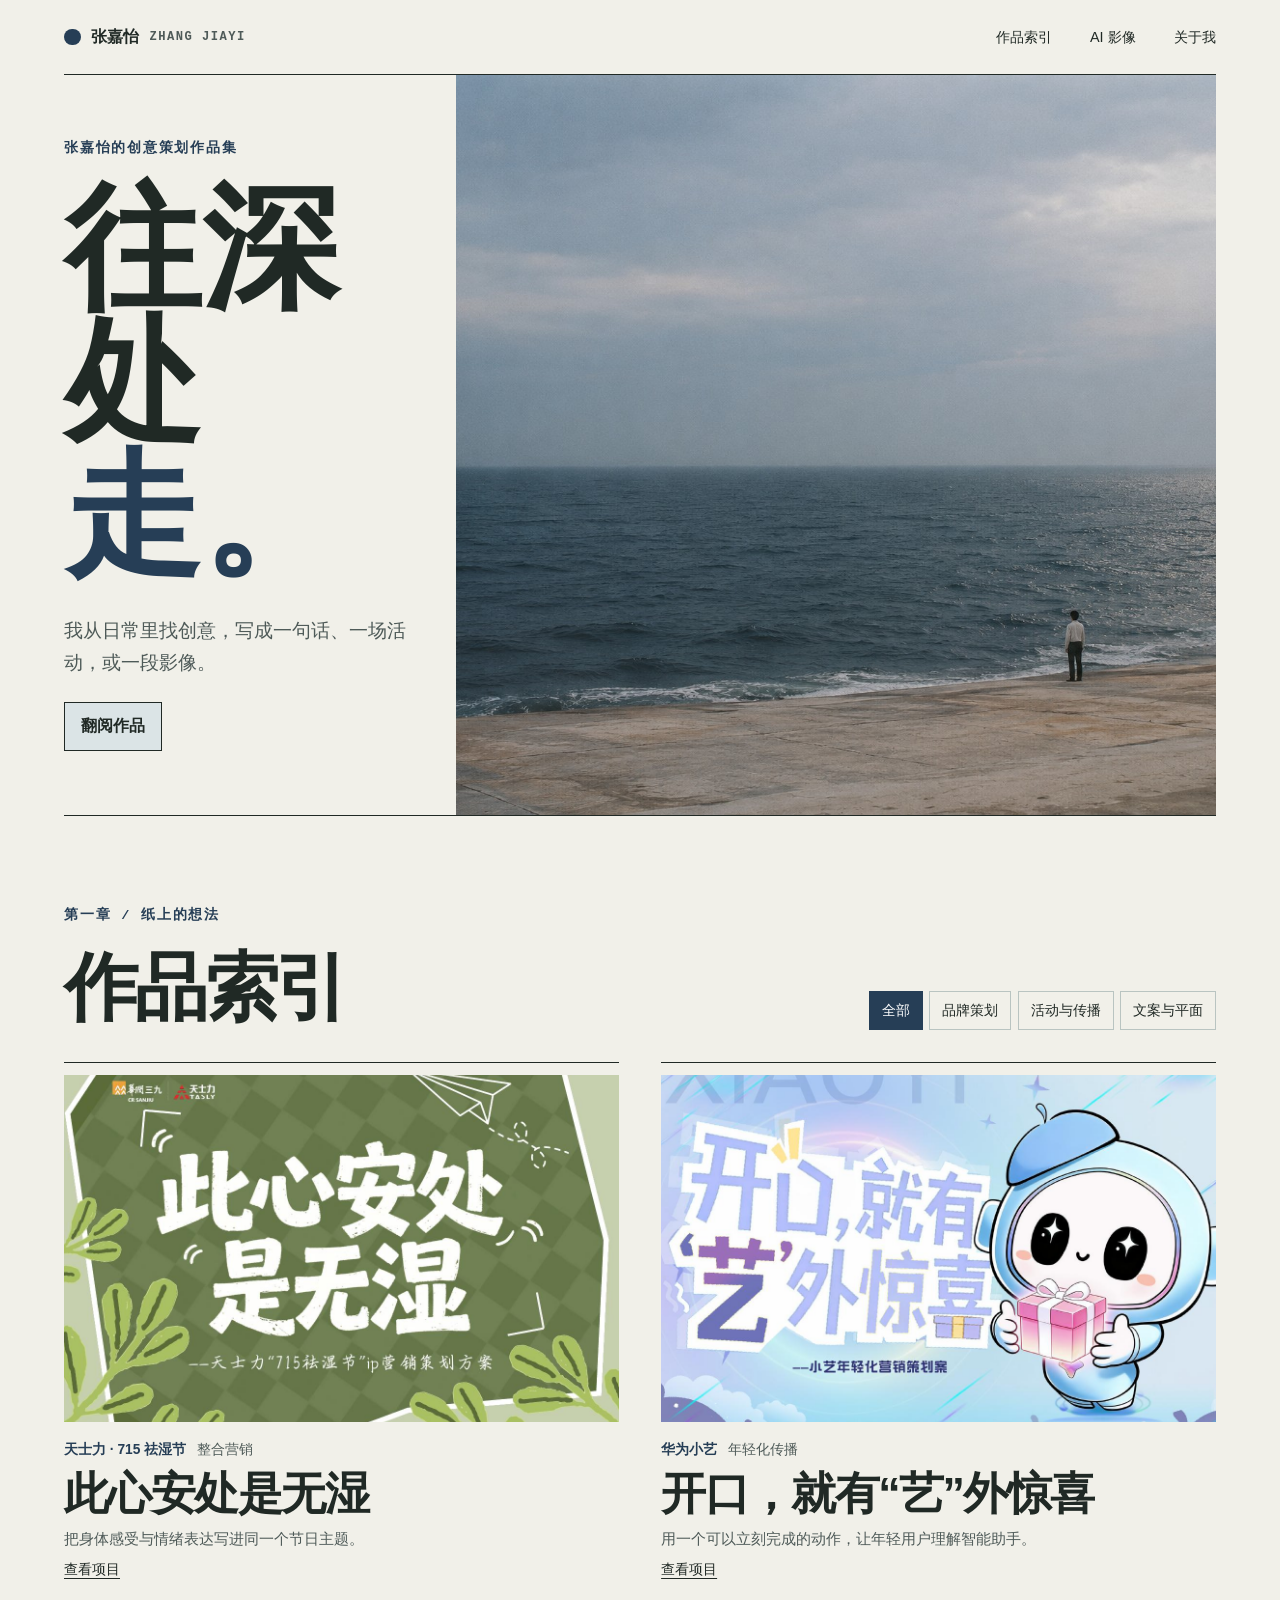
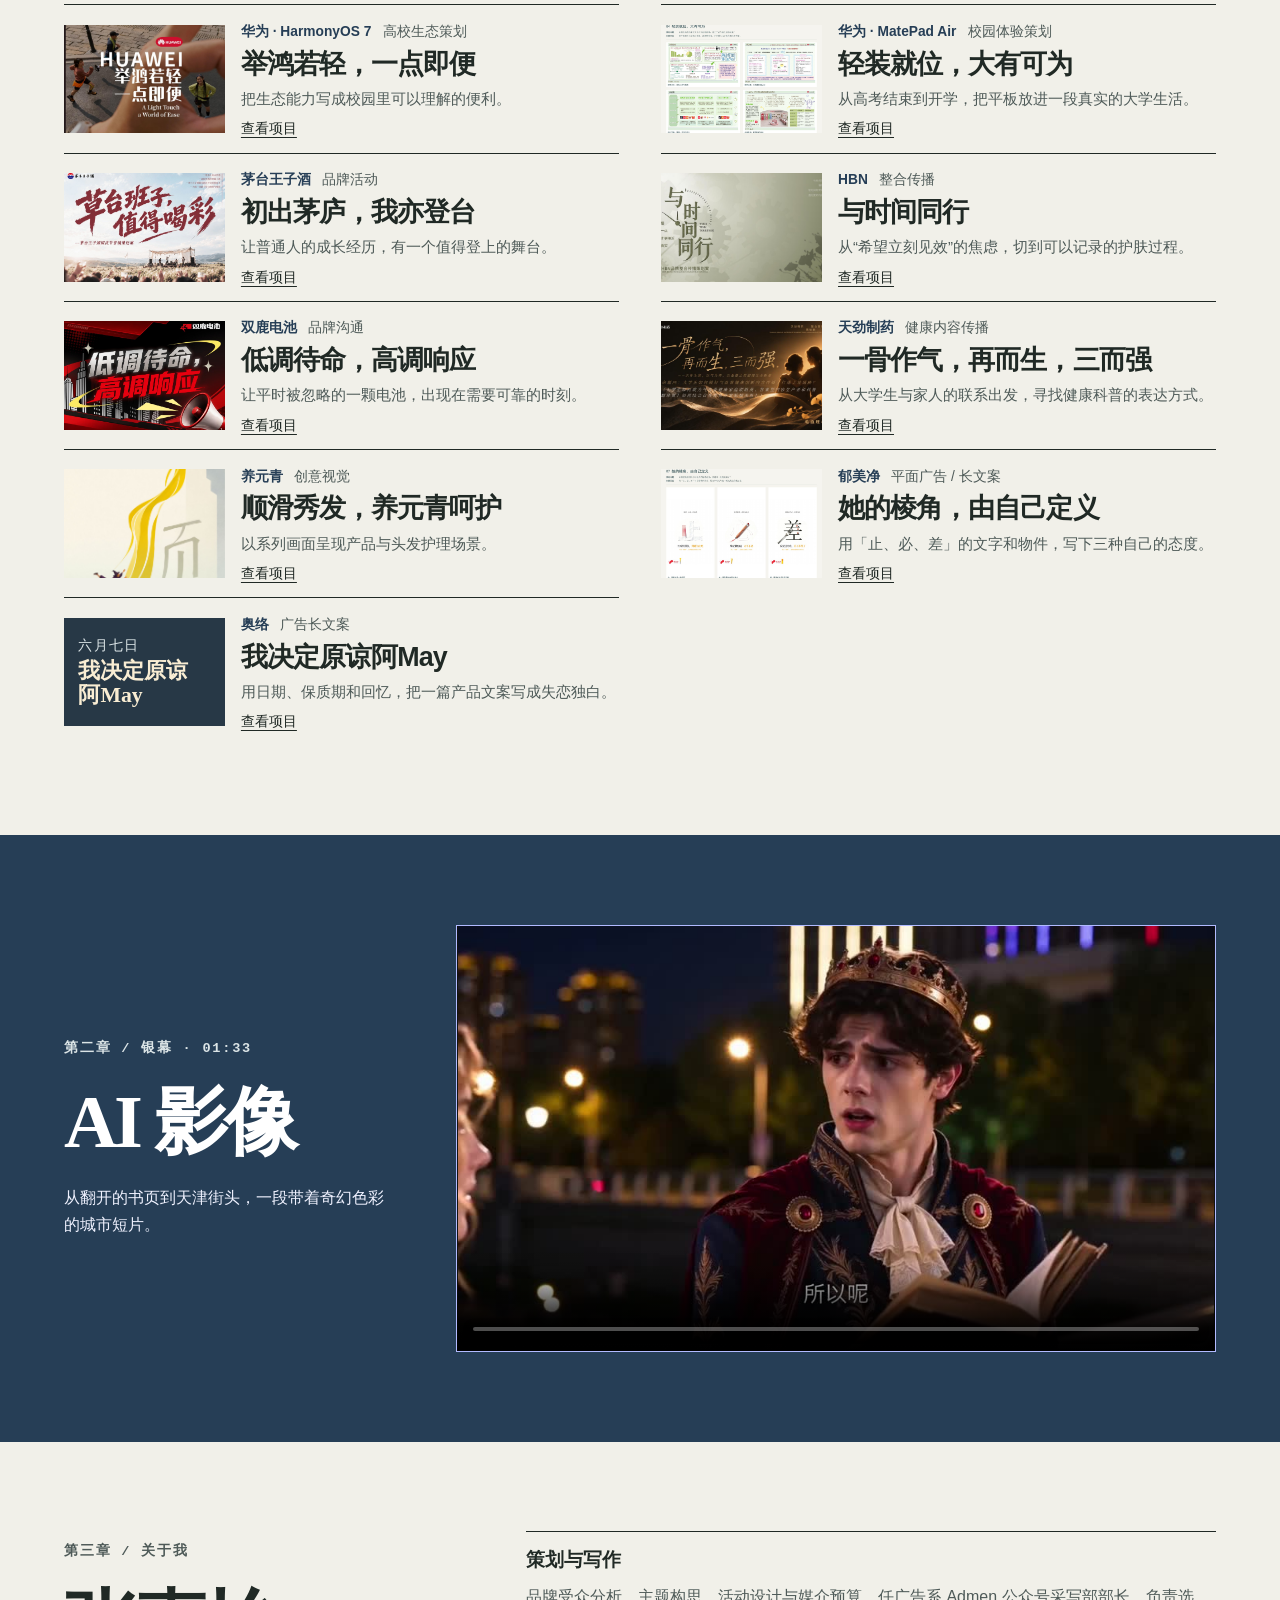
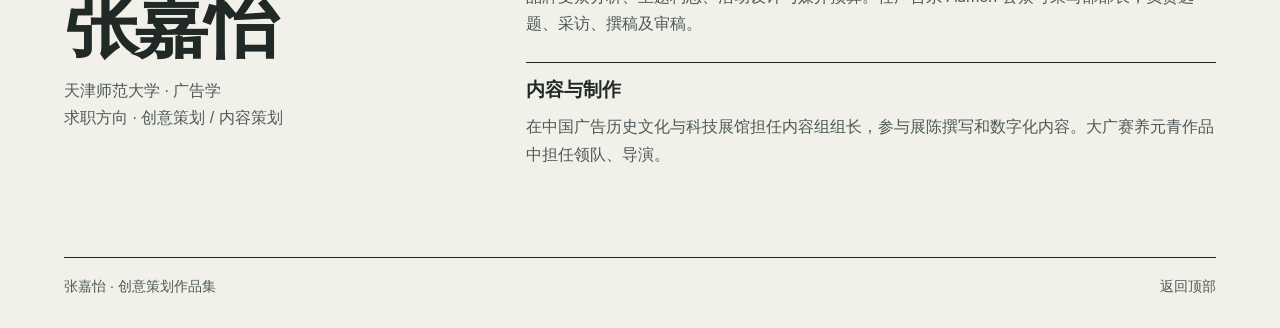
==== index.html @ 021d15a4 "Publish creative planning portfolio" ====
<!doctype html>
<html lang="zh-CN"><head><meta charset="utf-8"><meta name="viewport" content="width=device-width, initial-scale=1"><meta name="description" content="张嘉怡的创意策划作品集。品牌策略、文案、活动创意与 AI 影像。"><meta name="theme-color" content="#f7f4ed"><title>张嘉怡｜创意策划作品集</title><link rel="stylesheet" href="style.css"><script defer src="app.js"></script></head>
<body><div class="reading-line" aria-hidden="true"></div><header class="bar wrap"><a class="identity" href="#top"><i aria-hidden="true"></i> 张嘉怡 <span>ZHANG JIAYI</span></a><nav aria-label="主导航"><a href="#work">作品索引</a><a href="#film">AI 影像</a><a href="#about">关于我</a></nav></header>
<main id="top">
<section class="hero wrap" aria-labelledby="hero-title"><div class="hero-copy"><p class="kicker">张嘉怡的创意策划作品集</p><h1 id="hero-title">往深处<br><em>走。</em></h1><p class="intro">我从日常里找创意，写成一句话、一场活动，或一段影像。</p><a class="pill" href="#work">翻阅作品</a></div>
<div class="hero-art" role="img" aria-label="海岸边的一个身影，面前是一片深蓝色海水"></div></section>
<section id="work" class="work wrap"><header class="section-head"><div><p class="kicker">第一章 / 纸上的想法</p><h2>作品索引</h2></div><div class="filters" aria-label="筛选作品"><button data-filter="all" aria-pressed="true">全部</button><button data-filter="strategy" aria-pressed="false">品牌策划</button><button data-filter="social" aria-pressed="false">活动与传播</button><button data-filter="copy" aria-pressed="false">文案与平面</button></div></header><div class="grid" id="projects"></div><noscript>请启用 JavaScript 浏览项目详情。</noscript></section>
<section id="film" class="film"><div class="wrap film-layout"><div><p class="kicker">第二章 / 银幕 · 01:33</p><h2>AI 影像</h2><p>从翻开的书页到天津街头，一段带着奇幻色彩的城市短片。</p></div><video controls playsinline preload="none" poster="assets/ai-poster.jpg" aria-label="AI 城市创意短片"><source src="assets/ai-film.mp4" type="video/mp4"><a href="assets/ai-film.mp4">打开 AI 创意视频</a></video></div></section>
<section id="about" class="about wrap"><div><p class="kicker">第三章 / 关于我</p><h2>张嘉怡</h2><p>天津师范大学 · 广告学<br>求职方向 · 创意策划 / 内容策划</p></div><div class="about-details"><div><h3>策划与写作</h3><p>品牌受众分析、主题构思、活动设计与媒介预算。任广告系 Admen 公众号采写部部长，负责选题、采访、撰稿及审稿。</p></div><div><h3>内容与制作</h3><p>在中国广告历史文化与科技展馆担任内容组组长，参与展陈撰写和数字化内容。大广赛养元青作品中担任领队、导演。</p></div></div></section>
</main><footer class="wrap footer"><span>张嘉怡 · 创意策划作品集</span><a href="#top">返回顶部</a></footer>
<dialog id="case-dialog" aria-labelledby="case-title"><div class="dialog-inner"><button id="close-case" type="button" aria-label="关闭项目">关闭 <span aria-hidden="true">×</span></button><div id="case-content"></div></div></dialog></body></html>
---- style.css ----
:root{
  --paper:#f1f0e9;--ink:#202925;--blue:#263e56;--lime:#dbe4e6;--muted:#4e5a58;--line:#b9c4c1;--serif:"Songti SC","Noto Serif CJK SC",SimSun,serif;
  --gutter:clamp(1.2rem,5vw,5rem);font-family:"Microsoft YaHei","PingFang SC",sans-serif;
  color:var(--ink);background:var(--paper);scroll-behavior:smooth
}
*{box-sizing:border-box}body{margin:0;overflow-x:clip}a{color:inherit;text-decoration:none}button{font:inherit;cursor:pointer}
img{display:block;width:100%;height:auto}p{line-height:1.7}h1,h2,h3,p{margin:0}
button:focus-visible,a:focus-visible,video:focus-visible{outline:3px solid #5369ea;outline-offset:5px}
.wrap{width:min(100% - var(--gutter)*2,86rem);margin-inline:auto}
.bar{height:75px;display:flex;align-items:center;justify-content:space-between;gap:1rem;border-bottom:1px solid var(--ink)}
.identity{display:flex;align-items:center;gap:.65rem;font-weight:900;white-space:nowrap}
.identity i{display:inline-block;width:1.05rem;height:1.05rem;background:var(--blue);border-radius:50%}
.identity span{font:600 .76rem/1.2 Consolas,monospace;letter-spacing:.12em;color:var(--muted)}
nav{display:flex;gap:clamp(.8rem,3vw,2.5rem);font-size:.9rem;white-space:nowrap}nav a:hover,.footer a:hover{color:var(--blue);text-decoration:underline;text-underline-offset:.35em}
.hero{display:grid;grid-template-columns:.68fr 1.32fr;align-items:stretch;border-bottom:1px solid var(--ink);min-height:clamp(510px,50vw,730px)}
.hero-copy{display:flex;align-items:start;justify-content:center;flex-direction:column;padding:clamp(2rem,5vw,5rem) clamp(1rem,2.5vw,3rem) clamp(2rem,5vw,5rem) 0}
.kicker{font:700 .85rem/1.5 Consolas,"Microsoft YaHei",monospace;letter-spacing:.13em;color:var(--blue);margin-bottom:1.4rem}
.hero h1{font-size:clamp(5rem,10.7vw,10.3rem);font-family:var(--serif);letter-spacing:.005em;line-height:.98;font-weight:700}
.hero h1 em{display:block;font-style:normal;color:var(--blue);white-space:nowrap}.hero h1 em span{color:var(--ink);font-size:.65em}
.intro{margin-top:1.9rem;color:var(--muted);font-size:clamp(1rem,1.5vw,1.2rem)}.pill{padding:.8rem 1rem;margin-top:1.4rem;background:var(--lime);border:1px solid var(--ink);font-weight:750;transition:background .2s,color .2s}.pill:hover{background:var(--ink);color:var(--lime)}
.hero-art{min-width:0;position:relative;isolation:isolate;overflow:hidden;background:#263e56}
.work,.about{padding-block:clamp(3.2rem,7vw,6.8rem);scroll-margin-top:.75rem}
.section-head{display:flex;align-items:end;justify-content:space-between;gap:1.5rem;margin-bottom:2rem}
.section-head h2,.film h2,.about h2{font-family:var(--serif);font-size:clamp(2.65rem,5.8vw,5.5rem);letter-spacing:-.05em;line-height:1.1}
.filters{display:flex;flex-wrap:wrap;gap:.4rem}.filters button{border:1px solid var(--line);background:transparent;color:var(--ink);font-size:.88rem;padding:.55rem .75rem}
.filters button:hover,.filters [aria-pressed="true"]{background:var(--blue);color:white;border-color:var(--blue)}
.grid{display:grid;grid-template-columns:repeat(2,minmax(0,1fr));column-gap:clamp(1rem,3.3vw,3rem)}
.card{min-width:0;border-top:1px solid var(--ink)}
.card-link{min-height:100%;display:grid;grid-template-columns:clamp(5rem,29%,12rem) 1fr;align-items:center;gap:1rem;padding:.9rem 0;transition:color .2s}
.card-link:hover{color:var(--blue)}.card:nth-child(-n+2) .card-link{display:block;padding:.75rem 0 1.6rem}
.card-image,.type-cover{overflow:hidden;background:#ddd8cc}
.card-image img{aspect-ratio:1.48;object-fit:cover;transition:transform .38s cubic-bezier(.2,.7,.2,1)}
.card-link:hover img{transform:scale(1.045)}.card:nth-child(-n+2) .card-image img{aspect-ratio:1.6}
.card:nth-child(-n+2) .card-body{padding-top:1rem}
.meta{display:flex;flex-wrap:wrap;gap:.15rem .7rem;font-size:.86rem;color:var(--blue);font-weight:700}.meta span{color:var(--muted);font-weight:500}
.card h3{font-size:clamp(1.16rem,2.1vw,1.8rem);line-height:1.25;margin:.28rem 0;letter-spacing:-.035em}
.card:nth-child(-n+2) h3{font-size:clamp(1.75rem,3.5vw,3.5rem)}
.card-body>p:not(.meta){color:var(--muted);font-size:.94rem}.read{display:inline-block;margin-top:.5rem;font-size:.88rem;text-decoration:underline;text-underline-offset:.3em}
.type-cover{aspect-ratio:1.48;display:flex;flex-direction:column;justify-content:center;gap:.28rem;padding:9%;background:#273846;color:#f9edd3;font-family:Georgia,"Songti SC",SimSun,serif}
.type-cover small{color:#dbe4e6;font-size:clamp(.65rem,1.15vw,.9rem);letter-spacing:.08em}.type-cover strong{font-size:clamp(.78rem,1.7vw,1.5rem);line-height:1.1}.card:nth-child(-n+2) .type-cover strong{font-size:clamp(2rem,5vw,4.8rem)}
.film{background:var(--blue);color:white;padding-block:clamp(3rem,7vw,7rem)}
.film-layout{display:grid;grid-template-columns:.62fr 1.38fr;gap:clamp(1.5rem,4vw,4rem);align-items:center}
.film .kicker{color:var(--lime)}.film p:not(.kicker){color:#f0f2ff;margin-top:1.25rem;max-width:20rem}.film video{width:100%;aspect-ratio:16/9;background:#111;display:block;border:1px solid #b1baff}
.about{display:grid;grid-template-columns:.75fr 1.25fr;gap:3rem}.about p{color:var(--muted);margin-top:.65rem}
.about-details{display:grid;gap:1.5rem}.about-details>div{border-top:1px solid var(--ink);padding-top:.9rem}
.footer{border-top:1px solid var(--ink);display:flex;justify-content:space-between;gap:1rem;padding-block:1.2rem 2rem;color:var(--muted);font-size:.88rem}
dialog{padding:0;border:0;background:var(--paper);color:var(--ink);width:min(65rem,calc(100% - 2rem));max-height:92dvh;overscroll-behavior:contain}
dialog::backdrop{background:#151629db}body:has(dialog[open]){overflow:hidden}.dialog-inner{position:relative;padding:clamp(1.2rem,5vw,4.2rem)}
.dialog-inner .kicker{padding-right:5.5rem}.dialog-inner h2{font-size:clamp(2rem,5.6vw,4.8rem);line-height:1.12;letter-spacing:-.07em;margin-bottom:1.25rem}
.dialog-inner button{position:absolute;top:1rem;right:1rem;background:var(--lime);color:var(--ink);border:1px solid var(--ink);padding:.4rem .72rem}
.dialog-inner button span{font-size:1.18rem}.award{margin-bottom:1rem;color:var(--blue);font-weight:700}
.case-cover{max-height:65vh;object-fit:contain;background:#dedbd0}.case-text{display:grid;gap:1rem;margin:2rem 0}
.case-text>div{border-top:1px solid var(--line);padding-top:.75rem;display:grid;grid-template-columns:8rem 1fr}
.case-text dt{font-weight:800}.case-text dd{margin:0;line-height:1.75;color:var(--muted)}
figure{margin:1.4rem 0}figcaption,.footnote{font-size:.9rem;color:var(--muted);margin-top:.5rem}
.copy-sheet{background:#f8f6ed;border-top:4px solid var(--blue);padding:clamp(1.2rem,5vw,3rem);margin-block:2rem}
.copy-text{white-space:pre-wrap;font-family:Georgia,"Songti SC",SimSun,serif;font-size:clamp(1.05rem,2vw,1.45rem);line-height:1.9;margin-top:1.3rem}
@media(max-width:860px){.hero{min-height:430px}.section-head{align-items:start;flex-direction:column}.card-link{grid-template-columns:1fr;gap:.55rem}.card:nth-child(-n+2) h3{font-size:clamp(1.35rem,3.5vw,2.25rem)}}
@media(max-width:600px){
  .bar{height:62px}.identity span{display:none}nav{gap:.7rem;font-size:.85rem}
  .hero{grid-template-columns:1fr;min-height:0}.hero-copy{padding:2.6rem 0 1.7rem}
  .hero h1{font-size:clamp(4.1rem,17vw,6.8rem)}.intro{margin-top:1.3rem}.hero-art{aspect-ratio:1.25}
  .grid,.film-layout,.about{grid-template-columns:1fr;gap:1.5rem}.grid{row-gap:0}
  .card-link{grid-template-columns:clamp(5rem,29%,10rem) 1fr;gap:.8rem}.card:nth-child(-n+2) .card-link{padding-bottom:1.25rem}
  .film p:not(.kicker){max-width:none}.case-text>div{grid-template-columns:1fr;gap:.3rem}
}
@media(prefers-reduced-motion:reduce){*,*::before,*::after{scroll-behavior:auto!important;transition:none!important}}

.reading-line{position:fixed;z-index:5;pointer-events:none;top:0;left:0;height:3px;width:100%;transform-origin:left;background:#527fa2;transform:scaleX(0)}
.next-case{border-top:1px solid var(--line);display:grid;gap:.3rem;margin-top:2.5rem;padding-top:1.1rem;color:var(--blue)}
.next-case small{font-size:.86rem}.next-case strong{font-size:1.25rem}.next-case:hover strong{text-decoration:underline;text-underline-offset:.25em}
@keyframes shoreline{from{transform:scale(1.055) translateY(-5px)}to{transform:scale(1.15) translateY(20px)}}
@keyframes read-progress{to{transform:scaleX(1)}}
@keyframes page-in{from{opacity:0;transform:translateY(22px) scale(.988)}to{opacity:1;transform:none}}
@keyframes shade-in{from{opacity:0}to{opacity:1}}
@keyframes chapter-in{from{opacity:.35;transform:translateY(22px)}to{opacity:1;transform:none}}
.hero-art::before{content:"";position:absolute;inset:0;background:url(assets/shore.jpg) 62% center/cover no-repeat}
@media(prefers-reduced-motion:no-preference){
  dialog[open]{animation:page-in .37s cubic-bezier(.18,.7,.2,1) both}dialog[open]::backdrop{animation:shade-in .3s ease both}
  @supports(animation-timeline:scroll()){
    .reading-line{animation:read-progress linear both;animation-timeline:scroll(root)}
    .hero-art::before{animation:shoreline linear both;animation-timeline:scroll(root);animation-range:0 690px}
    .section-head,.film-layout,.about-details{animation:chapter-in linear both;animation-timeline:view();animation-range:entry 3% entry 45%}
  }
}
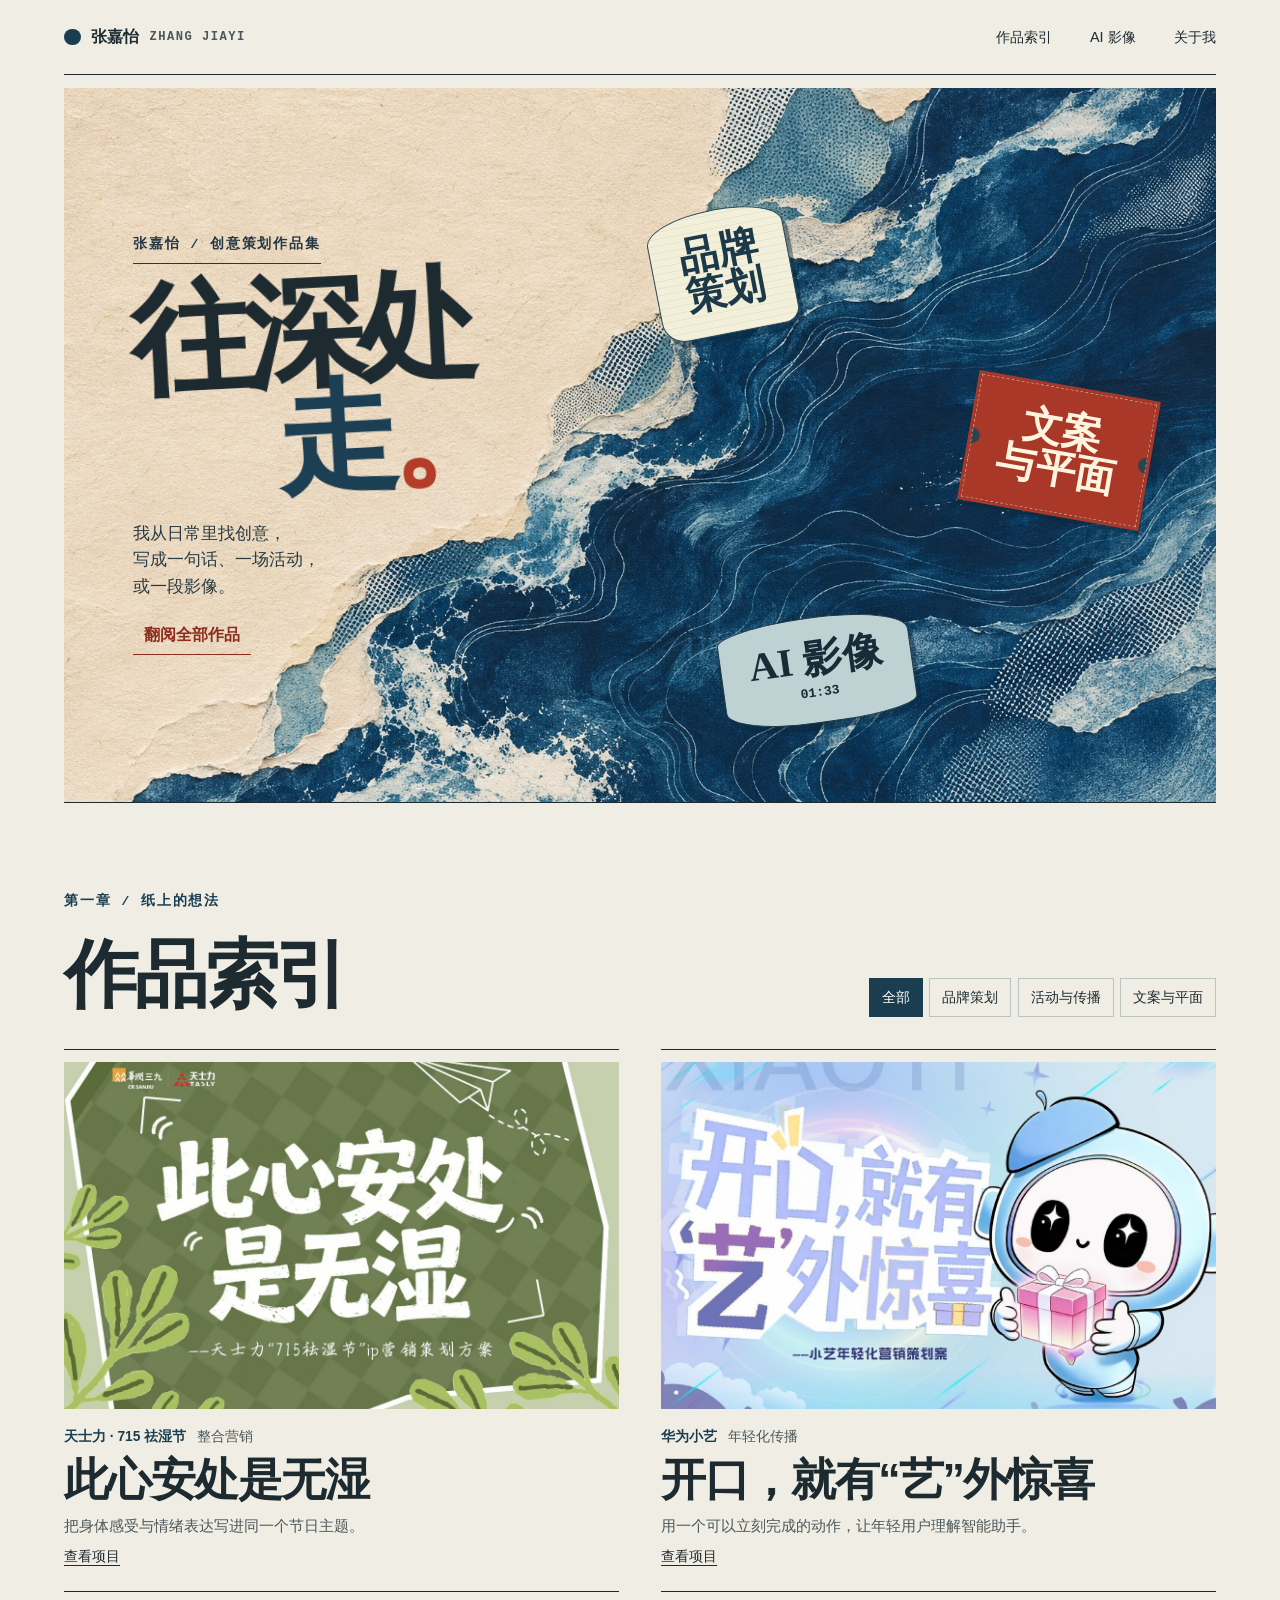
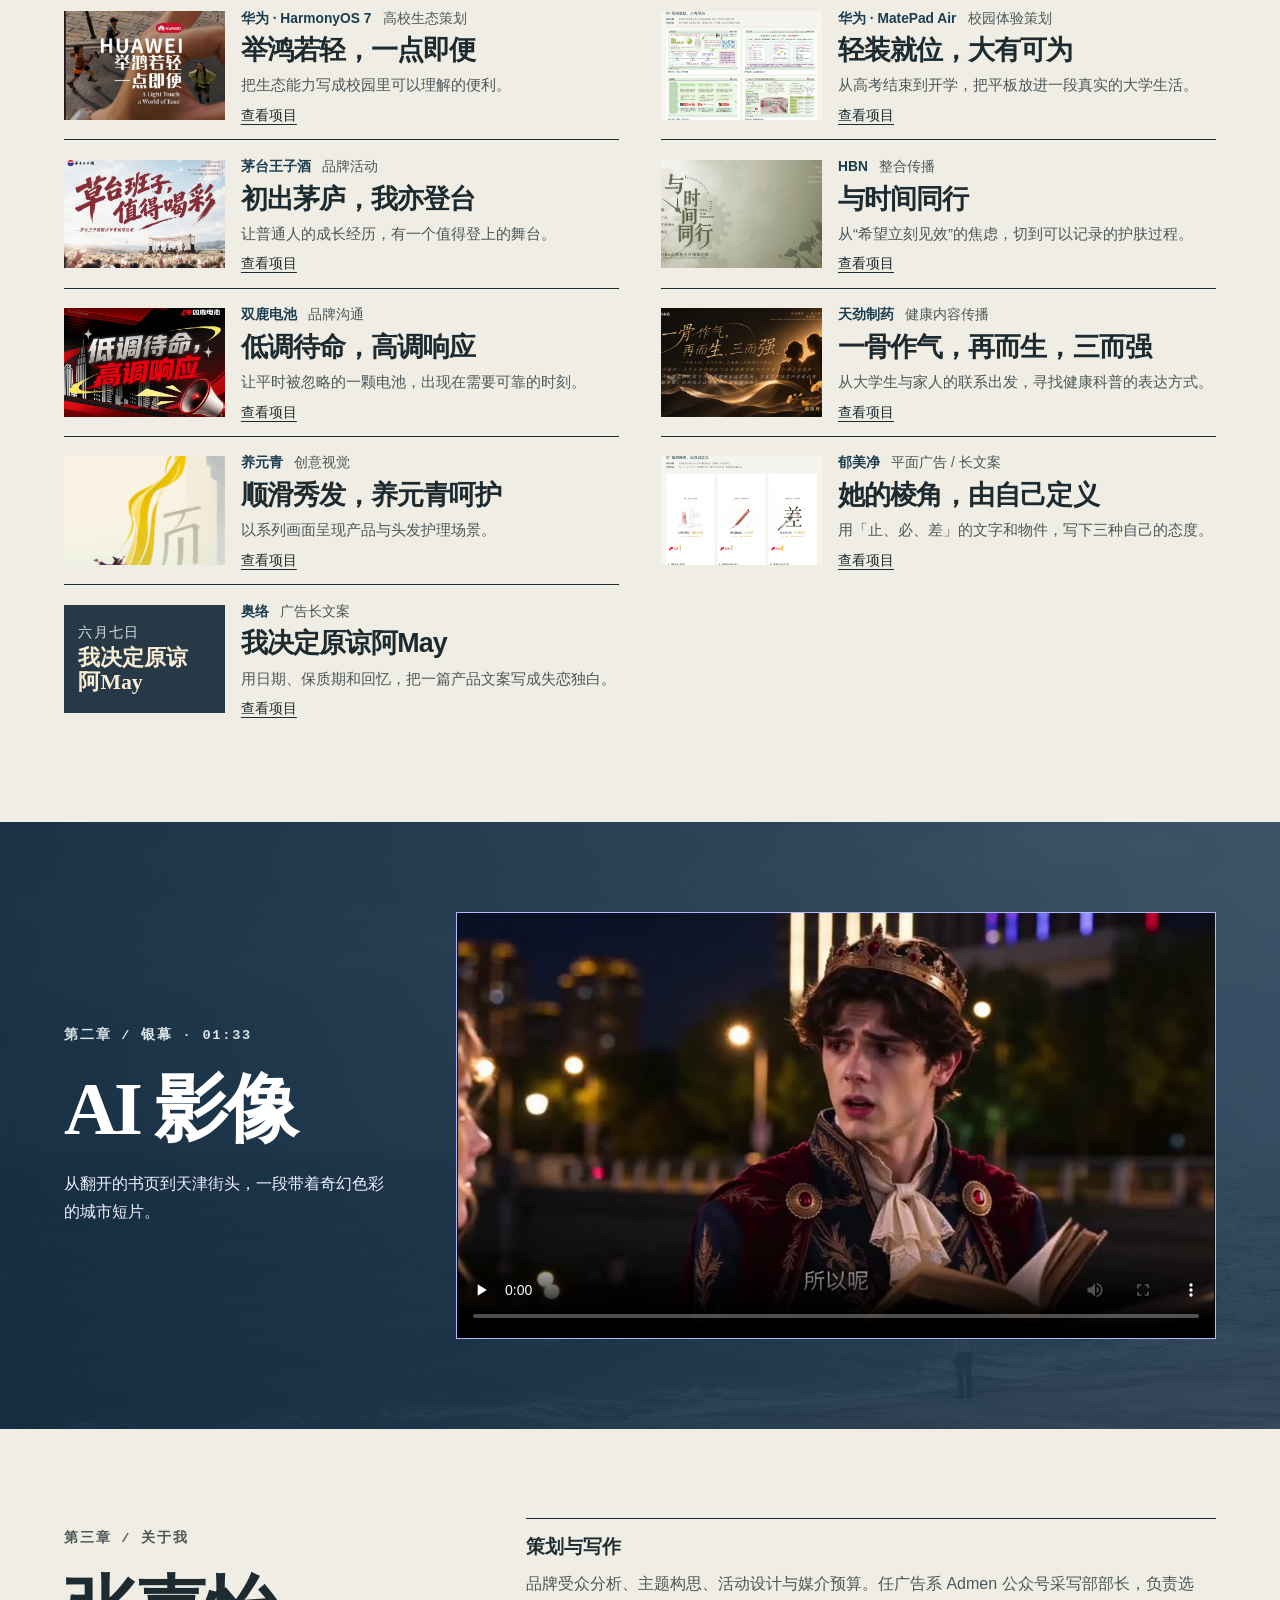
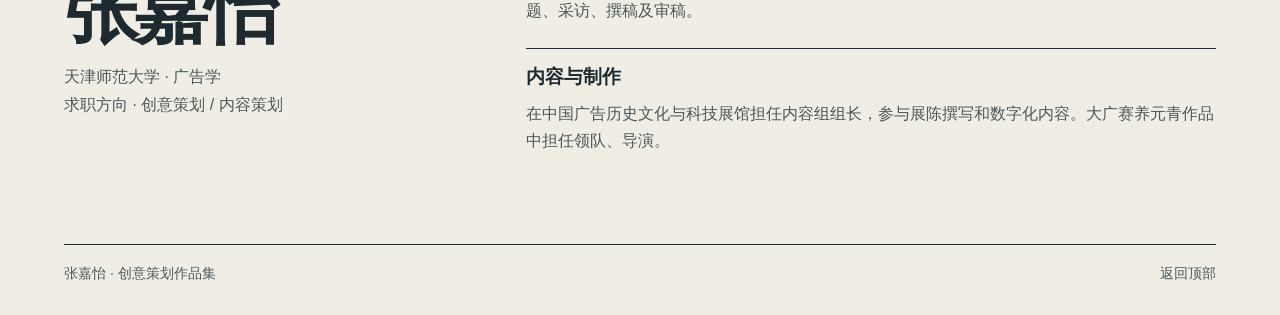
==== commit 17a47322: "Design interactive tide-map portfolio cover" ====
--- a/index.html
+++ b/index.html
@@ -2,8 +2,14 @@
 <html lang="zh-CN"><head><meta charset="utf-8"><meta name="viewport" content="width=device-width, initial-scale=1"><meta name="description" content="张嘉怡的创意策划作品集。品牌策略、文案、活动创意与 AI 影像。"><meta name="theme-color" content="#f7f4ed"><title>张嘉怡｜创意策划作品集</title><link rel="stylesheet" href="style.css"><script defer src="app.js"></script></head>
 <body><div class="reading-line" aria-hidden="true"></div><header class="bar wrap"><a class="identity" href="#top"><i aria-hidden="true"></i> 张嘉怡 <span>ZHANG JIAYI</span></a><nav aria-label="主导航"><a href="#work">作品索引</a><a href="#film">AI 影像</a><a href="#about">关于我</a></nav></header>
 <main id="top">
-<section class="hero wrap" aria-labelledby="hero-title"><div class="hero-copy"><p class="kicker">张嘉怡的创意策划作品集</p><h1 id="hero-title">往深处<br><em>走。</em></h1><p class="intro">我从日常里找创意，写成一句话、一场活动，或一段影像。</p><a class="pill" href="#work">翻阅作品</a></div>
-<div class="hero-art" role="img" aria-label="海岸边的一个身影，面前是一片深蓝色海水"></div></section>
+<section class="hero wrap" aria-labelledby="hero-title">
+<div class="hero-art" role="img" aria-label="用蓝晒、拼贴和手绘潮线表现的海岸地图"></div>
+<div class="hero-copy"><p class="kicker">张嘉怡 / 创意策划作品集</p><h1 id="hero-title"><span>往深处</span><em>走<span>。</span></em></h1><p class="intro">我从日常里找创意，<br>写成一句话、一场活动，<br>或一段影像。</p><a class="pill" href="#work" data-open-filter="all">翻阅全部作品</a></div>
+<nav class="tide-links" aria-label="按作品类型浏览">
+<a class="cutout cutout-strategy" href="#work" data-open-filter="strategy"><span>品牌<br>策划</span></a>
+<a class="cutout cutout-copy" href="#work" data-open-filter="copy"><span>文案<br>与平面</span></a>
+<a class="cutout cutout-film" href="#film"><span>AI 影像</span><small>01:33</small></a>
+</nav></section>
 <section id="work" class="work wrap"><header class="section-head"><div><p class="kicker">第一章 / 纸上的想法</p><h2>作品索引</h2></div><div class="filters" aria-label="筛选作品"><button data-filter="all" aria-pressed="true">全部</button><button data-filter="strategy" aria-pressed="false">品牌策划</button><button data-filter="social" aria-pressed="false">活动与传播</button><button data-filter="copy" aria-pressed="false">文案与平面</button></div></header><div class="grid" id="projects"></div><noscript>请启用 JavaScript 浏览项目详情。</noscript></section>
 <section id="film" class="film"><div class="wrap film-layout"><div><p class="kicker">第二章 / 银幕 · 01:33</p><h2>AI 影像</h2><p>从翻开的书页到天津街头，一段带着奇幻色彩的城市短片。</p></div><video controls playsinline preload="none" poster="assets/ai-poster.jpg" aria-label="AI 城市创意短片"><source src="assets/ai-film.mp4" type="video/mp4"><a href="assets/ai-film.mp4">打开 AI 创意视频</a></video></div></section>
 <section id="about" class="about wrap"><div><p class="kicker">第三章 / 关于我</p><h2>张嘉怡</h2><p>天津师范大学 · 广告学<br>求职方向 · 创意策划 / 内容策划</p></div><div class="about-details"><div><h3>策划与写作</h3><p>品牌受众分析、主题构思、活动设计与媒介预算。任广告系 Admen 公众号采写部部长，负责选题、采访、撰稿及审稿。</p></div><div><h3>内容与制作</h3><p>在中国广告历史文化与科技展馆担任内容组组长，参与展陈撰写和数字化内容。大广赛养元青作品中担任领队、导演。</p></div></div></section>
--- a/style.css
+++ b/style.css
@@ -12,12 +12,7 @@
 .identity i{display:inline-block;width:1.05rem;height:1.05rem;background:var(--blue);border-radius:50%}
 .identity span{font:600 .76rem/1.2 Consolas,monospace;letter-spacing:.12em;color:var(--muted)}
 nav{display:flex;gap:clamp(.8rem,3vw,2.5rem);font-size:.9rem;white-space:nowrap}nav a:hover,.footer a:hover{color:var(--blue);text-decoration:underline;text-underline-offset:.35em}
-.hero{display:grid;grid-template-columns:.68fr 1.32fr;align-items:stretch;border-bottom:1px solid var(--ink);min-height:clamp(510px,50vw,730px)}
-.hero-copy{display:flex;align-items:start;justify-content:center;flex-direction:column;padding:clamp(2rem,5vw,5rem) clamp(1rem,2.5vw,3rem) clamp(2rem,5vw,5rem) 0}
 .kicker{font:700 .85rem/1.5 Consolas,"Microsoft YaHei",monospace;letter-spacing:.13em;color:var(--blue);margin-bottom:1.4rem}
-.hero h1{font-size:clamp(5rem,10.7vw,10.3rem);font-family:var(--serif);letter-spacing:.005em;line-height:.98;font-weight:700}
-.hero h1 em{display:block;font-style:normal;color:var(--blue);white-space:nowrap}.hero h1 em span{color:var(--ink);font-size:.65em}
-.intro{margin-top:1.9rem;color:var(--muted);font-size:clamp(1rem,1.5vw,1.2rem)}.pill{padding:.8rem 1rem;margin-top:1.4rem;background:var(--lime);border:1px solid var(--ink);font-weight:750;transition:background .2s,color .2s}.pill:hover{background:var(--ink);color:var(--lime)}
 .hero-art{min-width:0;position:relative;isolation:isolate;overflow:hidden;background:#263e56}
 .work,.about{padding-block:clamp(3.2rem,7vw,6.8rem);scroll-margin-top:.75rem}
 .section-head{display:flex;align-items:end;justify-content:space-between;gap:1.5rem;margin-bottom:2rem}
@@ -55,11 +50,11 @@
 figure{margin:1.4rem 0}figcaption,.footnote{font-size:.9rem;color:var(--muted);margin-top:.5rem}
 .copy-sheet{background:#f8f6ed;border-top:4px solid var(--blue);padding:clamp(1.2rem,5vw,3rem);margin-block:2rem}
 .copy-text{white-space:pre-wrap;font-family:Georgia,"Songti SC",SimSun,serif;font-size:clamp(1.05rem,2vw,1.45rem);line-height:1.9;margin-top:1.3rem}
-@media(max-width:860px){.hero{min-height:430px}.section-head{align-items:start;flex-direction:column}.card-link{grid-template-columns:1fr;gap:.55rem}.card:nth-child(-n+2) h3{font-size:clamp(1.35rem,3.5vw,2.25rem)}}
+@media(max-width:860px){.section-head{align-items:start;flex-direction:column}.card-link{grid-template-columns:1fr;gap:.55rem}.card:nth-child(-n+2) h3{font-size:clamp(1.35rem,3.5vw,2.25rem)}}
 @media(max-width:600px){
   .bar{height:62px}.identity span{display:none}nav{gap:.7rem;font-size:.85rem}
-  .hero{grid-template-columns:1fr;min-height:0}.hero-copy{padding:2.6rem 0 1.7rem}
-  .hero h1{font-size:clamp(4.1rem,17vw,6.8rem)}.intro{margin-top:1.3rem}.hero-art{aspect-ratio:1.25}
+
+
   .grid,.film-layout,.about{grid-template-columns:1fr;gap:1.5rem}.grid{row-gap:0}
   .card-link{grid-template-columns:clamp(5rem,29%,10rem) 1fr;gap:.8rem}.card:nth-child(-n+2) .card-link{padding-bottom:1.25rem}
   .film p:not(.kicker){max-width:none}.case-text>div{grid-template-columns:1fr;gap:.3rem}
@@ -74,7 +69,7 @@
 @keyframes page-in{from{opacity:0;transform:translateY(22px) scale(.988)}to{opacity:1;transform:none}}
 @keyframes shade-in{from{opacity:0}to{opacity:1}}
 @keyframes chapter-in{from{opacity:.35;transform:translateY(22px)}to{opacity:1;transform:none}}
-.hero-art::before{content:"";position:absolute;inset:0;background:url(assets/shore.jpg) 62% center/cover no-repeat}
+.hero-art::before{content:"";position:absolute;inset:0;background:url(assets/tide.jpg) center/cover no-repeat}
 @media(prefers-reduced-motion:no-preference){
   dialog[open]{animation:page-in .37s cubic-bezier(.18,.7,.2,1) both}dialog[open]::backdrop{animation:shade-in .3s ease both}
   @supports(animation-timeline:scroll()){
@@ -84,3 +79,43 @@
   }
 }
 
+
+
+:root{--paper:#f0eee4;--ink:#1d2b31;--blue:#1b3d50;--muted:#4b575a;--verm:#b53c29}
+.hero{display:grid;grid-template-columns:1fr 1.16fr;position:relative;isolation:isolate;min-height:clamp(550px,57vw,715px);margin-block:.8rem 0;overflow:hidden;color:var(--ink);background:#e7e4d6;border-bottom:1px solid var(--ink)}
+.hero-art{position:absolute;z-index:-2;inset:0}
+.hero-art::before{background-position:center 48%}
+.hero-copy{align-self:center;min-width:0;padding:clamp(1.9rem,6.1vw,6rem) 0 clamp(1.9rem,6.1vw,6rem) clamp(1.6rem,5.4vw,5rem)}
+.hero-copy .kicker{border-bottom:1px solid currentColor;padding-bottom:.5rem;width:max-content;max-width:100%;margin-bottom:1rem;color:#243845}
+.hero h1{font-family:var(--serif);font-size:clamp(4.6rem,9.5vw,10.4rem);letter-spacing:-.075em;line-height:.88;font-weight:700;width:max-content;max-width:100%;transform:rotate(-3deg)}
+.hero h1>span,.hero h1 em{display:block;white-space:nowrap}
+.hero h1 em{margin-left:1.16em;color:#1c3f53;font-style:normal}
+.hero h1 em span{color:var(--verm)}
+.hero .intro{margin-top:1.65rem;font-size:clamp(.94rem,1.3vw,1.1rem);line-height:1.6;color:#293b40}
+.hero .pill{display:inline-block;margin-top:1rem;padding:.5rem .7rem;border-bottom:1px solid currentColor;color:#8d2d1d;font-weight:800;transition:background .2s,color .2s}
+.hero .pill:hover{background:#8d2d1d;color:#fffaf0}
+.tide-links{position:relative;display:block;min-width:0}
+.cutout{position:absolute;display:grid;place-content:center;justify-items:center;text-align:center;min-width:7rem;min-height:6rem;padding:1.3rem 1.75rem;font-family:var(--serif);font-weight:700;line-height:1.02;font-size:clamp(1.5rem,3.1vw,3rem);transform:rotate(var(--tilt));box-shadow:4px 7px 0 #0b263d72;transition:transform .39s cubic-bezier(.18,.73,.3,1.5),box-shadow .3s}
+.cutout:hover,.cutout:focus-visible{transform:translateY(-10px) rotate(0) scale(1.09);box-shadow:4px 12px 0 #0b263d62;z-index:1}
+.cutout small{font:600 .82rem/1.3 Consolas,monospace;margin-top:.3rem}
+.cutout-strategy{--tilt:-11deg;top:17%;left:9%;background:repeating-linear-gradient(0deg,#c6d3cd55 0 1px,transparent 1px 7px),#f3efd9;color:#1b3948;border:1px solid #294856;border-radius:49% 48% 12% 17% / 20% 19% 12% 18%}
+.cutout-copy{--tilt:10deg;top:42%;right:11%;color:#fff4dd;background:radial-gradient(circle at 100% 50%,#284450 0 7px,transparent 8px),radial-gradient(circle at 0 50%,#284450 0 7px,transparent 8px),#a93829;border:1px dashed #fff4dd80;outline:3px solid #a93829}
+.cutout-film{--tilt:-8deg;bottom:11%;left:20%;color:#172c37;background:repeating-linear-gradient(135deg,#bfd5d045 0 1px,transparent 1px 5px),#bed2d4;border-radius:48% 50% 40% 45% / 16% 23% 14% 21%;border:1px solid #203943}
+@keyframes title-in{from{transform:translateY(14px);opacity:0}to{transform:none;opacity:1}}
+@media(prefers-reduced-motion:no-preference){.hero h1>span{animation:title-in .7s cubic-bezier(.22,.7,.2,1) both}.hero h1 em{animation:title-in .75s .12s cubic-bezier(.22,.7,.2,1) both}}
+@media(max-width:750px){
+  .hero{min-height:520px}
+  .hero h1{font-size:clamp(3.6rem,10vw,6.8rem)}
+  .cutout{padding:1rem;min-width:5.5rem;min-height:5rem}.cutout-copy{right:8%}
+}
+@media(max-width:600px){
+  .hero{grid-template-columns:1fr;min-height:0;margin-top:.6rem}
+  .hero-copy{padding:2rem 1.1rem 0}
+  .hero h1{font-size:clamp(3.9rem,14vw,6.8rem)}
+  .hero-art::before{background-position:39% center}
+  .hero-art::after{content:"";position:absolute;inset:0;background:linear-gradient(180deg,#f2eedee8 0%,#f2eedea0 31%,transparent 65%)}
+  .hero .intro{margin-top:1rem}
+  .tide-links{min-height:235px;margin:.8rem .5rem .1rem}
+  .cutout-strategy{top:3%;left:10%}.cutout-copy{top:26%;right:9%}.cutout-film{bottom:12%;left:23%}
+}
+.film{background:linear-gradient(90deg,#152d41f0,#263e56d8),url(assets/shore.jpg) center 50%/cover}
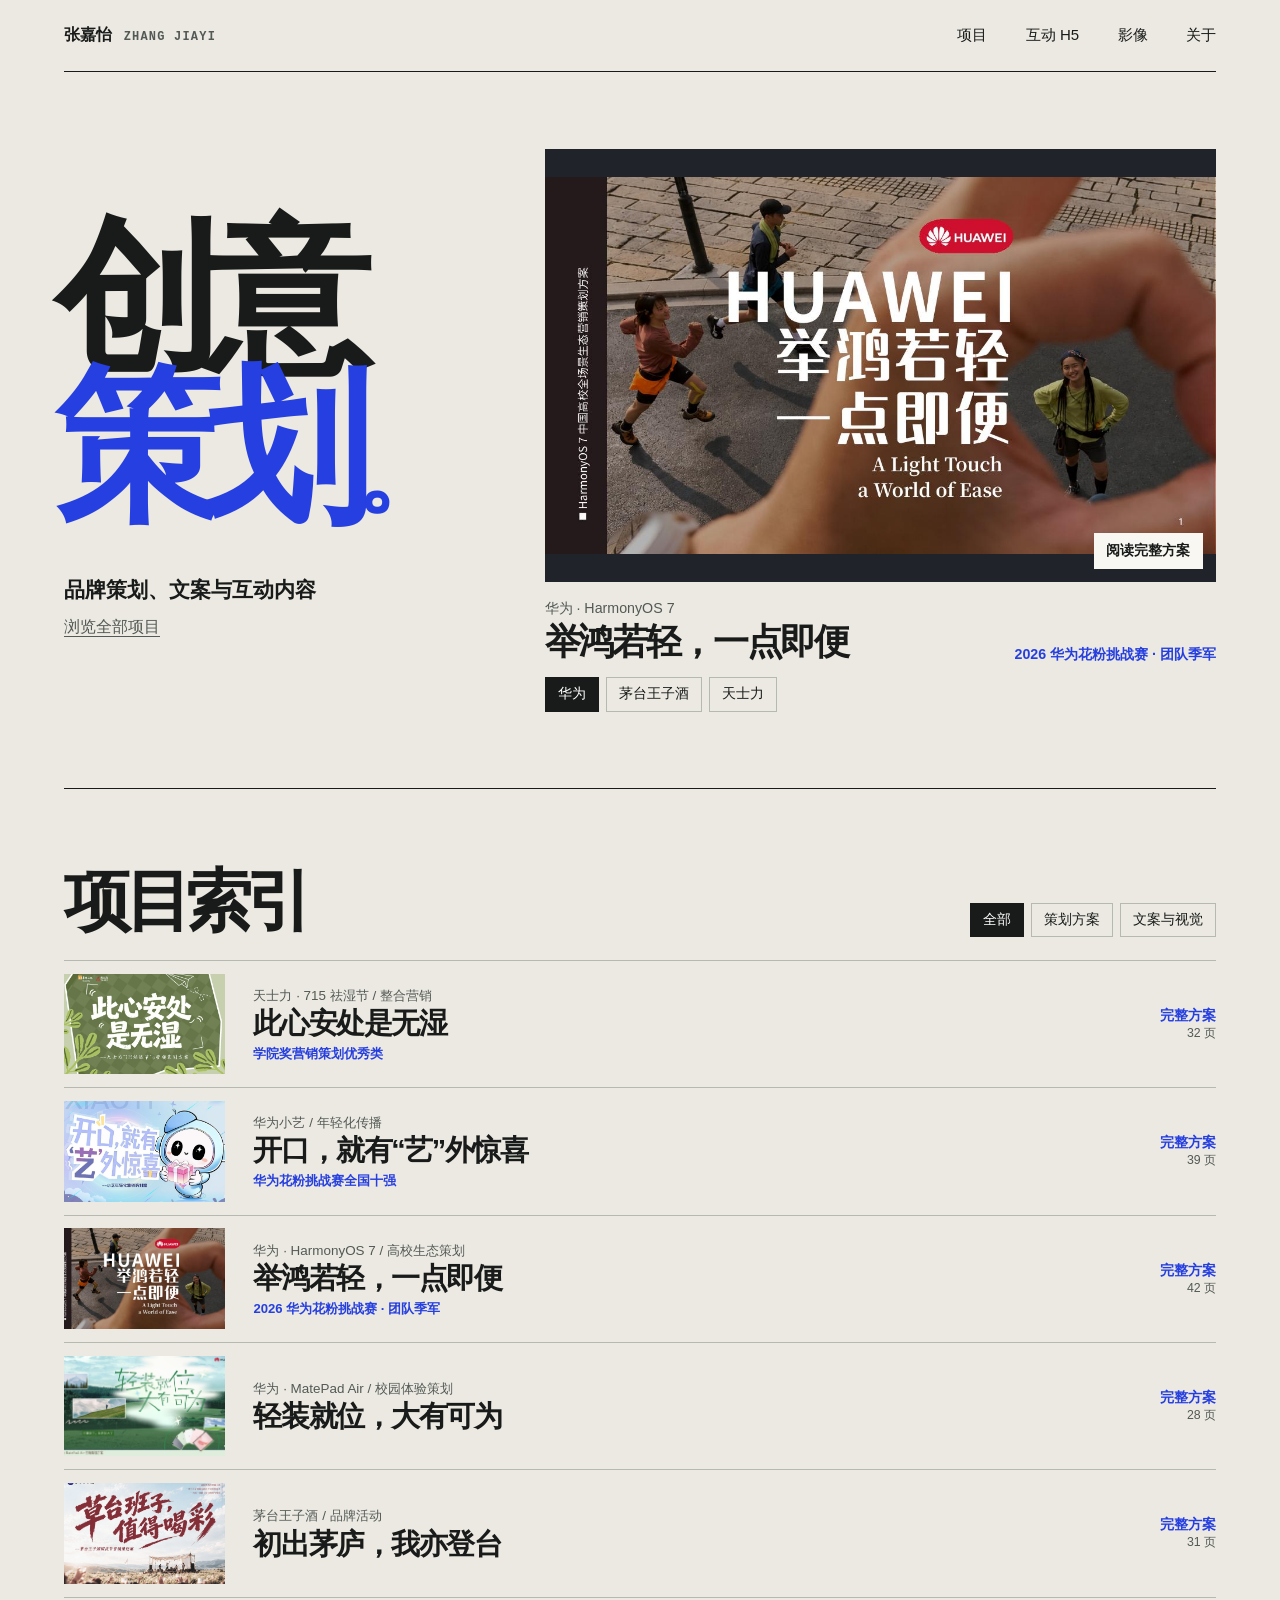
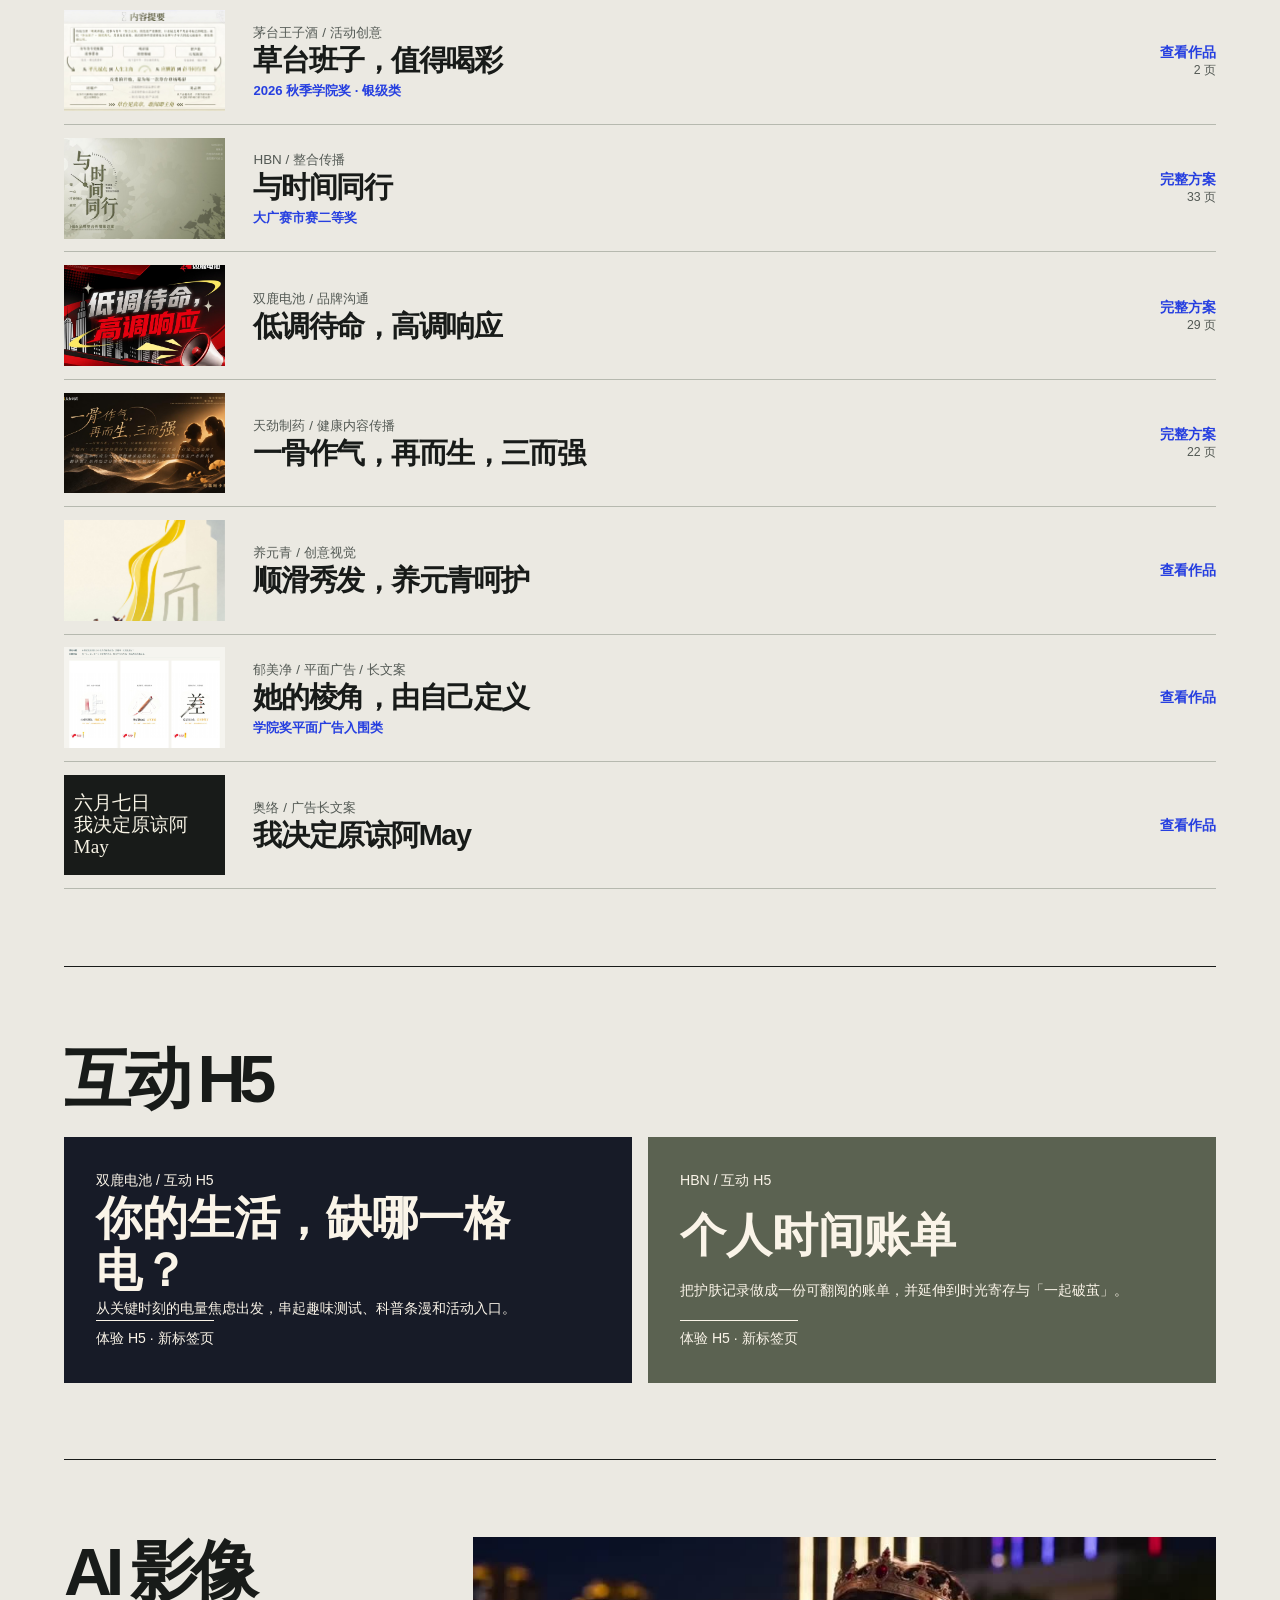
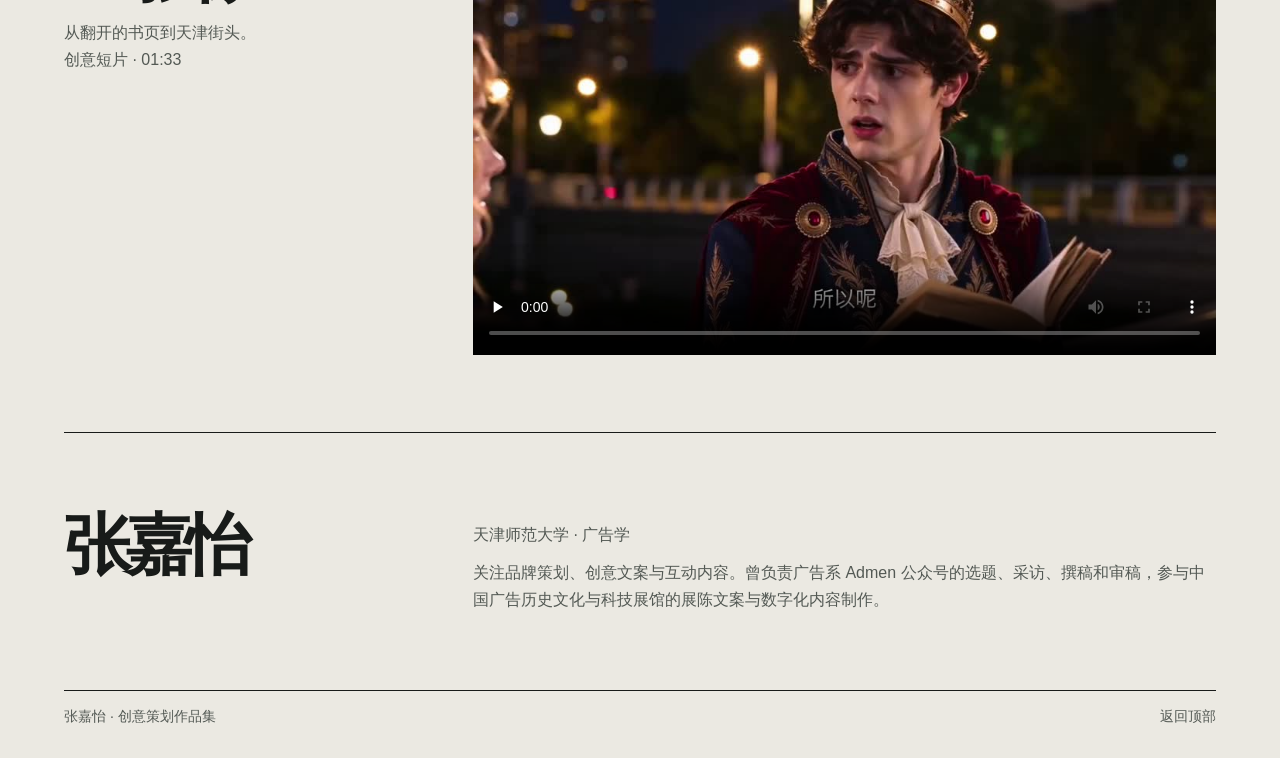
==== commit 4f5f56c5: "Add complete project readers and interactive H5 portfolio" ====
--- a/index.html
+++ b/index.html
@@ -1,17 +1,23 @@
 <!doctype html>
-<html lang="zh-CN"><head><meta charset="utf-8"><meta name="viewport" content="width=device-width, initial-scale=1"><meta name="description" content="张嘉怡的创意策划作品集。品牌策略、文案、活动创意与 AI 影像。"><meta name="theme-color" content="#f7f4ed"><title>张嘉怡｜创意策划作品集</title><link rel="stylesheet" href="style.css"><script defer src="app.js"></script></head>
-<body><div class="reading-line" aria-hidden="true"></div><header class="bar wrap"><a class="identity" href="#top"><i aria-hidden="true"></i> 张嘉怡 <span>ZHANG JIAYI</span></a><nav aria-label="主导航"><a href="#work">作品索引</a><a href="#film">AI 影像</a><a href="#about">关于我</a></nav></header>
-<main id="top">
-<section class="hero wrap" aria-labelledby="hero-title">
-<div class="hero-art" role="img" aria-label="用蓝晒、拼贴和手绘潮线表现的海岸地图"></div>
-<div class="hero-copy"><p class="kicker">张嘉怡 / 创意策划作品集</p><h1 id="hero-title"><span>往深处</span><em>走<span>。</span></em></h1><p class="intro">我从日常里找创意，<br>写成一句话、一场活动，<br>或一段影像。</p><a class="pill" href="#work" data-open-filter="all">翻阅全部作品</a></div>
-<nav class="tide-links" aria-label="按作品类型浏览">
-<a class="cutout cutout-strategy" href="#work" data-open-filter="strategy"><span>品牌<br>策划</span></a>
-<a class="cutout cutout-copy" href="#work" data-open-filter="copy"><span>文案<br>与平面</span></a>
-<a class="cutout cutout-film" href="#film"><span>AI 影像</span><small>01:33</small></a>
-</nav></section>
-<section id="work" class="work wrap"><header class="section-head"><div><p class="kicker">第一章 / 纸上的想法</p><h2>作品索引</h2></div><div class="filters" aria-label="筛选作品"><button data-filter="all" aria-pressed="true">全部</button><button data-filter="strategy" aria-pressed="false">品牌策划</button><button data-filter="social" aria-pressed="false">活动与传播</button><button data-filter="copy" aria-pressed="false">文案与平面</button></div></header><div class="grid" id="projects"></div><noscript>请启用 JavaScript 浏览项目详情。</noscript></section>
-<section id="film" class="film"><div class="wrap film-layout"><div><p class="kicker">第二章 / 银幕 · 01:33</p><h2>AI 影像</h2><p>从翻开的书页到天津街头，一段带着奇幻色彩的城市短片。</p></div><video controls playsinline preload="none" poster="assets/ai-poster.jpg" aria-label="AI 城市创意短片"><source src="assets/ai-film.mp4" type="video/mp4"><a href="assets/ai-film.mp4">打开 AI 创意视频</a></video></div></section>
-<section id="about" class="about wrap"><div><p class="kicker">第三章 / 关于我</p><h2>张嘉怡</h2><p>天津师范大学 · 广告学<br>求职方向 · 创意策划 / 内容策划</p></div><div class="about-details"><div><h3>策划与写作</h3><p>品牌受众分析、主题构思、活动设计与媒介预算。任广告系 Admen 公众号采写部部长，负责选题、采访、撰稿及审稿。</p></div><div><h3>内容与制作</h3><p>在中国广告历史文化与科技展馆担任内容组组长，参与展陈撰写和数字化内容。大广赛养元青作品中担任领队、导演。</p></div></div></section>
-</main><footer class="wrap footer"><span>张嘉怡 · 创意策划作品集</span><a href="#top">返回顶部</a></footer>
-<dialog id="case-dialog" aria-labelledby="case-title"><div class="dialog-inner"><button id="close-case" type="button" aria-label="关闭项目">关闭 <span aria-hidden="true">×</span></button><div id="case-content"></div></div></dialog></body></html>
+<html lang="zh-CN">
+<head>
+  <meta charset="utf-8"><meta name="viewport" content="width=device-width, initial-scale=1">
+  <meta name="description" content="张嘉怡的创意策划作品集。完整方案、互动 H5、文案与 AI 影像。">
+  <meta name="theme-color" content="#e8e6df">
+  <title>张嘉怡｜创意策划作品集</title>
+  <link rel="stylesheet" href="style.css"><script defer src="decks.js"></script><script defer src="app.js"></script>
+</head>
+<body>
+  <header class="mast page"><a class="wordmark" href="./">张嘉怡 <span>ZHANG JIAYI</span></a><nav aria-label="主导航"><a href="#work">项目</a><a href="#interactive">互动 H5</a><a href="#film">影像</a><a href="#about">关于</a></nav></header>
+  <main class="page">
+    <section class="hero" aria-labelledby="hero-title">
+      <div class="hero-copy"><h1 id="hero-title">创意<br><em>策划</em><span>。</span></h1><div class="hero-foot"><p>品牌策划、文案与互动内容</p><a href="#work">浏览全部项目</a></div></div>
+      <div class="spotlight"><a id="spotlight-link" class="spotlight-cover" href="project.html?work=huawei"><img id="spotlight-image" src="assets/huawei.jpg" alt="举鸿若轻，一点即便的方案封面"><span>阅读完整方案</span></a><div class="spotlight-meta"><div><p id="spotlight-brand">华为 · HarmonyOS 7</p><h2 id="spotlight-title">举鸿若轻，一点即便</h2></div><span id="spotlight-note">2026 华为花粉挑战赛 · 团队季军</span></div><div class="spotlight-controls" aria-label="切换精选项目"><button data-spotlight="huawei" aria-pressed="true">华为</button><button data-spotlight="stage" aria-pressed="false">茅台王子酒</button><button data-spotlight="tasly" aria-pressed="false">天士力</button></div></div>
+    </section>
+    <section id="work" class="works section"><header class="section-title"><h2>项目索引</h2><div class="filters" aria-label="筛选项目"><button data-filter="all" aria-pressed="true">全部</button><button data-filter="strategy" aria-pressed="false">策划方案</button><button data-filter="copy" aria-pressed="false">文案与视觉</button></div></header><div id="projects"></div></section>
+    <section id="interactive" class="section"><header class="section-title"><h2>互动 H5</h2></header><div class="interactive-grid" id="h5-projects"></div></section>
+    <section id="film" class="section film"><header><h2>AI 影像</h2><p>从翻开的书页到天津街头。<br>创意短片 · 01:33</p></header><video controls playsinline preload="none" poster="assets/ai-poster.jpg" aria-label="AI 城市创意短片"><source src="assets/ai-film.mp4" type="video/mp4"><a href="assets/ai-film.mp4">打开 AI 创意视频</a></video></section>
+    <section id="about" class="section about"><h2>张嘉怡</h2><div><p>天津师范大学 · 广告学</p><p>关注品牌策划、创意文案与互动内容。曾负责广告系 Admen 公众号的选题、采访、撰稿和审稿，参与中国广告历史文化与科技展馆的展陈文案与数字化内容制作。</p></div></section>
+  </main>
+  <footer class="page footer"><span>张嘉怡 · 创意策划作品集</span><a href="#">返回顶部</a></footer>
+</body></html>
--- a/style.css
+++ b/style.css
@@ -1,121 +1,15 @@
-:root{
-  --paper:#f1f0e9;--ink:#202925;--blue:#263e56;--lime:#dbe4e6;--muted:#4e5a58;--line:#b9c4c1;--serif:"Songti SC","Noto Serif CJK SC",SimSun,serif;
-  --gutter:clamp(1.2rem,5vw,5rem);font-family:"Microsoft YaHei","PingFang SC",sans-serif;
-  color:var(--ink);background:var(--paper);scroll-behavior:smooth
-}
-*{box-sizing:border-box}body{margin:0;overflow-x:clip}a{color:inherit;text-decoration:none}button{font:inherit;cursor:pointer}
-img{display:block;width:100%;height:auto}p{line-height:1.7}h1,h2,h3,p{margin:0}
-button:focus-visible,a:focus-visible,video:focus-visible{outline:3px solid #5369ea;outline-offset:5px}
-.wrap{width:min(100% - var(--gutter)*2,86rem);margin-inline:auto}
-.bar{height:75px;display:flex;align-items:center;justify-content:space-between;gap:1rem;border-bottom:1px solid var(--ink)}
-.identity{display:flex;align-items:center;gap:.65rem;font-weight:900;white-space:nowrap}
-.identity i{display:inline-block;width:1.05rem;height:1.05rem;background:var(--blue);border-radius:50%}
-.identity span{font:600 .76rem/1.2 Consolas,monospace;letter-spacing:.12em;color:var(--muted)}
-nav{display:flex;gap:clamp(.8rem,3vw,2.5rem);font-size:.9rem;white-space:nowrap}nav a:hover,.footer a:hover{color:var(--blue);text-decoration:underline;text-underline-offset:.35em}
-.kicker{font:700 .85rem/1.5 Consolas,"Microsoft YaHei",monospace;letter-spacing:.13em;color:var(--blue);margin-bottom:1.4rem}
-.hero-art{min-width:0;position:relative;isolation:isolate;overflow:hidden;background:#263e56}
-.work,.about{padding-block:clamp(3.2rem,7vw,6.8rem);scroll-margin-top:.75rem}
-.section-head{display:flex;align-items:end;justify-content:space-between;gap:1.5rem;margin-bottom:2rem}
-.section-head h2,.film h2,.about h2{font-family:var(--serif);font-size:clamp(2.65rem,5.8vw,5.5rem);letter-spacing:-.05em;line-height:1.1}
-.filters{display:flex;flex-wrap:wrap;gap:.4rem}.filters button{border:1px solid var(--line);background:transparent;color:var(--ink);font-size:.88rem;padding:.55rem .75rem}
-.filters button:hover,.filters [aria-pressed="true"]{background:var(--blue);color:white;border-color:var(--blue)}
-.grid{display:grid;grid-template-columns:repeat(2,minmax(0,1fr));column-gap:clamp(1rem,3.3vw,3rem)}
-.card{min-width:0;border-top:1px solid var(--ink)}
-.card-link{min-height:100%;display:grid;grid-template-columns:clamp(5rem,29%,12rem) 1fr;align-items:center;gap:1rem;padding:.9rem 0;transition:color .2s}
-.card-link:hover{color:var(--blue)}.card:nth-child(-n+2) .card-link{display:block;padding:.75rem 0 1.6rem}
-.card-image,.type-cover{overflow:hidden;background:#ddd8cc}
-.card-image img{aspect-ratio:1.48;object-fit:cover;transition:transform .38s cubic-bezier(.2,.7,.2,1)}
-.card-link:hover img{transform:scale(1.045)}.card:nth-child(-n+2) .card-image img{aspect-ratio:1.6}
-.card:nth-child(-n+2) .card-body{padding-top:1rem}
-.meta{display:flex;flex-wrap:wrap;gap:.15rem .7rem;font-size:.86rem;color:var(--blue);font-weight:700}.meta span{color:var(--muted);font-weight:500}
-.card h3{font-size:clamp(1.16rem,2.1vw,1.8rem);line-height:1.25;margin:.28rem 0;letter-spacing:-.035em}
-.card:nth-child(-n+2) h3{font-size:clamp(1.75rem,3.5vw,3.5rem)}
-.card-body>p:not(.meta){color:var(--muted);font-size:.94rem}.read{display:inline-block;margin-top:.5rem;font-size:.88rem;text-decoration:underline;text-underline-offset:.3em}
-.type-cover{aspect-ratio:1.48;display:flex;flex-direction:column;justify-content:center;gap:.28rem;padding:9%;background:#273846;color:#f9edd3;font-family:Georgia,"Songti SC",SimSun,serif}
-.type-cover small{color:#dbe4e6;font-size:clamp(.65rem,1.15vw,.9rem);letter-spacing:.08em}.type-cover strong{font-size:clamp(.78rem,1.7vw,1.5rem);line-height:1.1}.card:nth-child(-n+2) .type-cover strong{font-size:clamp(2rem,5vw,4.8rem)}
-.film{background:var(--blue);color:white;padding-block:clamp(3rem,7vw,7rem)}
-.film-layout{display:grid;grid-template-columns:.62fr 1.38fr;gap:clamp(1.5rem,4vw,4rem);align-items:center}
-.film .kicker{color:var(--lime)}.film p:not(.kicker){color:#f0f2ff;margin-top:1.25rem;max-width:20rem}.film video{width:100%;aspect-ratio:16/9;background:#111;display:block;border:1px solid #b1baff}
-.about{display:grid;grid-template-columns:.75fr 1.25fr;gap:3rem}.about p{color:var(--muted);margin-top:.65rem}
-.about-details{display:grid;gap:1.5rem}.about-details>div{border-top:1px solid var(--ink);padding-top:.9rem}
-.footer{border-top:1px solid var(--ink);display:flex;justify-content:space-between;gap:1rem;padding-block:1.2rem 2rem;color:var(--muted);font-size:.88rem}
-dialog{padding:0;border:0;background:var(--paper);color:var(--ink);width:min(65rem,calc(100% - 2rem));max-height:92dvh;overscroll-behavior:contain}
-dialog::backdrop{background:#151629db}body:has(dialog[open]){overflow:hidden}.dialog-inner{position:relative;padding:clamp(1.2rem,5vw,4.2rem)}
-.dialog-inner .kicker{padding-right:5.5rem}.dialog-inner h2{font-size:clamp(2rem,5.6vw,4.8rem);line-height:1.12;letter-spacing:-.07em;margin-bottom:1.25rem}
-.dialog-inner button{position:absolute;top:1rem;right:1rem;background:var(--lime);color:var(--ink);border:1px solid var(--ink);padding:.4rem .72rem}
-.dialog-inner button span{font-size:1.18rem}.award{margin-bottom:1rem;color:var(--blue);font-weight:700}
-.case-cover{max-height:65vh;object-fit:contain;background:#dedbd0}.case-text{display:grid;gap:1rem;margin:2rem 0}
-.case-text>div{border-top:1px solid var(--line);padding-top:.75rem;display:grid;grid-template-columns:8rem 1fr}
-.case-text dt{font-weight:800}.case-text dd{margin:0;line-height:1.75;color:var(--muted)}
-figure{margin:1.4rem 0}figcaption,.footnote{font-size:.9rem;color:var(--muted);margin-top:.5rem}
-.copy-sheet{background:#f8f6ed;border-top:4px solid var(--blue);padding:clamp(1.2rem,5vw,3rem);margin-block:2rem}
-.copy-text{white-space:pre-wrap;font-family:Georgia,"Songti SC",SimSun,serif;font-size:clamp(1.05rem,2vw,1.45rem);line-height:1.9;margin-top:1.3rem}
-@media(max-width:860px){.section-head{align-items:start;flex-direction:column}.card-link{grid-template-columns:1fr;gap:.55rem}.card:nth-child(-n+2) h3{font-size:clamp(1.35rem,3.5vw,2.25rem)}}
-@media(max-width:600px){
-  .bar{height:62px}.identity span{display:none}nav{gap:.7rem;font-size:.85rem}
-
-
-  .grid,.film-layout,.about{grid-template-columns:1fr;gap:1.5rem}.grid{row-gap:0}
-  .card-link{grid-template-columns:clamp(5rem,29%,10rem) 1fr;gap:.8rem}.card:nth-child(-n+2) .card-link{padding-bottom:1.25rem}
-  .film p:not(.kicker){max-width:none}.case-text>div{grid-template-columns:1fr;gap:.3rem}
-}
-@media(prefers-reduced-motion:reduce){*,*::before,*::after{scroll-behavior:auto!important;transition:none!important}}
-
-.reading-line{position:fixed;z-index:5;pointer-events:none;top:0;left:0;height:3px;width:100%;transform-origin:left;background:#527fa2;transform:scaleX(0)}
-.next-case{border-top:1px solid var(--line);display:grid;gap:.3rem;margin-top:2.5rem;padding-top:1.1rem;color:var(--blue)}
-.next-case small{font-size:.86rem}.next-case strong{font-size:1.25rem}.next-case:hover strong{text-decoration:underline;text-underline-offset:.25em}
-@keyframes shoreline{from{transform:scale(1.055) translateY(-5px)}to{transform:scale(1.15) translateY(20px)}}
-@keyframes read-progress{to{transform:scaleX(1)}}
-@keyframes page-in{from{opacity:0;transform:translateY(22px) scale(.988)}to{opacity:1;transform:none}}
-@keyframes shade-in{from{opacity:0}to{opacity:1}}
-@keyframes chapter-in{from{opacity:.35;transform:translateY(22px)}to{opacity:1;transform:none}}
-.hero-art::before{content:"";position:absolute;inset:0;background:url(assets/tide.jpg) center/cover no-repeat}
-@media(prefers-reduced-motion:no-preference){
-  dialog[open]{animation:page-in .37s cubic-bezier(.18,.7,.2,1) both}dialog[open]::backdrop{animation:shade-in .3s ease both}
-  @supports(animation-timeline:scroll()){
-    .reading-line{animation:read-progress linear both;animation-timeline:scroll(root)}
-    .hero-art::before{animation:shoreline linear both;animation-timeline:scroll(root);animation-range:0 690px}
-    .section-head,.film-layout,.about-details{animation:chapter-in linear both;animation-timeline:view();animation-range:entry 3% entry 45%}
-  }
-}
-
-
-
-:root{--paper:#f0eee4;--ink:#1d2b31;--blue:#1b3d50;--muted:#4b575a;--verm:#b53c29}
-.hero{display:grid;grid-template-columns:1fr 1.16fr;position:relative;isolation:isolate;min-height:clamp(550px,57vw,715px);margin-block:.8rem 0;overflow:hidden;color:var(--ink);background:#e7e4d6;border-bottom:1px solid var(--ink)}
-.hero-art{position:absolute;z-index:-2;inset:0}
-.hero-art::before{background-position:center 48%}
-.hero-copy{align-self:center;min-width:0;padding:clamp(1.9rem,6.1vw,6rem) 0 clamp(1.9rem,6.1vw,6rem) clamp(1.6rem,5.4vw,5rem)}
-.hero-copy .kicker{border-bottom:1px solid currentColor;padding-bottom:.5rem;width:max-content;max-width:100%;margin-bottom:1rem;color:#243845}
-.hero h1{font-family:var(--serif);font-size:clamp(4.6rem,9.5vw,10.4rem);letter-spacing:-.075em;line-height:.88;font-weight:700;width:max-content;max-width:100%;transform:rotate(-3deg)}
-.hero h1>span,.hero h1 em{display:block;white-space:nowrap}
-.hero h1 em{margin-left:1.16em;color:#1c3f53;font-style:normal}
-.hero h1 em span{color:var(--verm)}
-.hero .intro{margin-top:1.65rem;font-size:clamp(.94rem,1.3vw,1.1rem);line-height:1.6;color:#293b40}
-.hero .pill{display:inline-block;margin-top:1rem;padding:.5rem .7rem;border-bottom:1px solid currentColor;color:#8d2d1d;font-weight:800;transition:background .2s,color .2s}
-.hero .pill:hover{background:#8d2d1d;color:#fffaf0}
-.tide-links{position:relative;display:block;min-width:0}
-.cutout{position:absolute;display:grid;place-content:center;justify-items:center;text-align:center;min-width:7rem;min-height:6rem;padding:1.3rem 1.75rem;font-family:var(--serif);font-weight:700;line-height:1.02;font-size:clamp(1.5rem,3.1vw,3rem);transform:rotate(var(--tilt));box-shadow:4px 7px 0 #0b263d72;transition:transform .39s cubic-bezier(.18,.73,.3,1.5),box-shadow .3s}
-.cutout:hover,.cutout:focus-visible{transform:translateY(-10px) rotate(0) scale(1.09);box-shadow:4px 12px 0 #0b263d62;z-index:1}
-.cutout small{font:600 .82rem/1.3 Consolas,monospace;margin-top:.3rem}
-.cutout-strategy{--tilt:-11deg;top:17%;left:9%;background:repeating-linear-gradient(0deg,#c6d3cd55 0 1px,transparent 1px 7px),#f3efd9;color:#1b3948;border:1px solid #294856;border-radius:49% 48% 12% 17% / 20% 19% 12% 18%}
-.cutout-copy{--tilt:10deg;top:42%;right:11%;color:#fff4dd;background:radial-gradient(circle at 100% 50%,#284450 0 7px,transparent 8px),radial-gradient(circle at 0 50%,#284450 0 7px,transparent 8px),#a93829;border:1px dashed #fff4dd80;outline:3px solid #a93829}
-.cutout-film{--tilt:-8deg;bottom:11%;left:20%;color:#172c37;background:repeating-linear-gradient(135deg,#bfd5d045 0 1px,transparent 1px 5px),#bed2d4;border-radius:48% 50% 40% 45% / 16% 23% 14% 21%;border:1px solid #203943}
-@keyframes title-in{from{transform:translateY(14px);opacity:0}to{transform:none;opacity:1}}
-@media(prefers-reduced-motion:no-preference){.hero h1>span{animation:title-in .7s cubic-bezier(.22,.7,.2,1) both}.hero h1 em{animation:title-in .75s .12s cubic-bezier(.22,.7,.2,1) both}}
-@media(max-width:750px){
-  .hero{min-height:520px}
-  .hero h1{font-size:clamp(3.6rem,10vw,6.8rem)}
-  .cutout{padding:1rem;min-width:5.5rem;min-height:5rem}.cutout-copy{right:8%}
-}
-@media(max-width:600px){
-  .hero{grid-template-columns:1fr;min-height:0;margin-top:.6rem}
-  .hero-copy{padding:2rem 1.1rem 0}
-  .hero h1{font-size:clamp(3.9rem,14vw,6.8rem)}
-  .hero-art::before{background-position:39% center}
-  .hero-art::after{content:"";position:absolute;inset:0;background:linear-gradient(180deg,#f2eedee8 0%,#f2eedea0 31%,transparent 65%)}
-  .hero .intro{margin-top:1rem}
-  .tide-links{min-height:235px;margin:.8rem .5rem .1rem}
-  .cutout-strategy{top:3%;left:10%}.cutout-copy{top:26%;right:9%}.cutout-film{bottom:12%;left:23%}
-}
-.film{background:linear-gradient(90deg,#152d41f0,#263e56d8),url(assets/shore.jpg) center 50%/cover}
+:root{color-scheme:light;--paper:#ebe9e2;--ink:#181b19;--muted:#535954;--line:#b6b9af;--accent:#263fe0;--white:#f8f7f2;--gutter:clamp(1rem,5vw,5.5rem);font-family:"PingFang SC","Microsoft YaHei",sans-serif;color:var(--ink);background:var(--paper);scroll-behavior:smooth}
+*{box-sizing:border-box}body{margin:0}a{color:inherit;text-decoration:none}button,input{font:inherit}button{cursor:pointer}a:focus-visible,button:focus-visible,input:focus-visible{outline:3px solid var(--accent);outline-offset:4px}p,h1,h2,h3,figure{margin:0}p{line-height:1.65}img{display:block;width:100%;height:auto}.page{width:min(100% - var(--gutter)*2,92rem);margin-inline:auto}
+.mast{display:flex;justify-content:space-between;align-items:center;gap:1rem;min-height:72px;border-bottom:1px solid var(--ink)}.wordmark{font-weight:900;white-space:nowrap}.wordmark span{margin-left:.45rem;color:var(--muted);font:700 .75rem/1 Consolas,monospace;letter-spacing:.1em}.mast nav{display:flex;gap:clamp(.8rem,3vw,2.8rem);font-size:.94rem;white-space:nowrap}.mast a:hover,.footer a:hover{color:var(--accent)}
+.hero{display:grid;grid-template-columns:.78fr 1.22fr;align-items:center;gap:clamp(1rem,4vw,5rem);padding-block:clamp(2.8rem,6vw,6rem);border-bottom:1px solid var(--ink)}
+.hero h1{font-size:clamp(5rem,13vw,13.8rem);line-height:.9;letter-spacing:-.09em;font-weight:900;margin-left:-.06em;white-space:nowrap}.hero h1 em{font-style:normal;color:var(--accent)}.hero h1 span{font-size:.55em;color:var(--accent)}.hero-foot{margin-top:clamp(1.65rem,4vw,3.8rem);display:grid;gap:.6rem;justify-items:start}.hero-foot p{font-size:clamp(1rem,1.65vw,1.34rem);font-weight:700}.hero-foot a{text-decoration:underline;text-underline-offset:.28em;color:var(--muted)}
+.spotlight{align-self:end;min-width:0}.spotlight-cover{position:relative;display:block;background:#20232a;overflow:hidden}.spotlight-cover img{width:100%;aspect-ratio:1.55;object-fit:contain;transition:transform .5s cubic-bezier(.2,.8,.2,1)}.spotlight-cover:hover img{transform:scale(1.028)}.spotlight-cover span{position:absolute;right:.8rem;bottom:.8rem;background:var(--white);padding:.55rem .8rem;color:var(--ink);font-size:.88rem;font-weight:800}.spotlight-meta{margin-top:.95rem;display:flex;justify-content:space-between;align-items:end;gap:.5rem 1rem;flex-wrap:wrap}.spotlight-meta p{font-size:.89rem;color:var(--muted)}.spotlight-meta h2{font-size:clamp(1.28rem,2.8vw,2.7rem);line-height:1.22;letter-spacing:-.065em}.spotlight-meta>span,.award{font-size:.89rem;color:var(--accent);font-weight:800}.spotlight-controls,.filters{display:flex;flex-wrap:wrap;gap:.45rem}.spotlight-controls{margin-top:.8rem}.spotlight-controls button,.filters button{border:1px solid var(--line);background:none;color:var(--ink);padding:.45rem .75rem;font-size:.86rem}.spotlight-controls button:hover,.filters button:hover,.spotlight-controls [aria-pressed=true],.filters [aria-pressed=true]{color:white;background:var(--ink);border-color:var(--ink)}
+.section{padding-block:clamp(2.5rem,6vw,5.8rem);border-bottom:1px solid var(--ink);scroll-margin-top:.8rem}.section-title{display:flex;justify-content:space-between;align-items:end;gap:1rem;margin-bottom:1.4rem}.section h2{font-size:clamp(2.15rem,5.2vw,5rem);line-height:1.07;letter-spacing:-.095em}.case-row{display:grid;grid-template-columns:clamp(4.4rem,14%,11rem) 1fr minmax(7.5rem,auto);gap:clamp(.8rem,2.2vw,2.2rem);align-items:center;padding:.8rem 0;border-top:1px solid var(--line);min-width:0;transition:background .25s,padding .3s}.case-row:last-child{border-bottom:1px solid var(--line)}.case-row:hover{background:var(--white);padding-inline:.6rem}.case-row img,.typed{aspect-ratio:1.6;object-fit:cover;background:var(--ink)}.typed{display:grid;align-content:center;padding:.6rem;color:#f7f3e5;font-family:SimSun,serif;font-size:clamp(.82rem,1.5vw,1.25rem);line-height:1.15}.row-name p{font-size:.84rem;color:var(--muted)}.row-name h3{font-size:clamp(1rem,2.25vw,2.1rem);letter-spacing:-.05em;line-height:1.18}.row-name .award{display:block;margin-top:.26rem;font-size:.82rem}.row-action{justify-self:end;color:var(--accent);font-size:.9rem;font-weight:800;text-align:right}.row-action span{display:block;color:var(--muted);font-size:.77rem;font-weight:400}
+.interactive-grid{display:grid;grid-template-columns:1fr 1fr;gap:1rem}.h5-card{min-height:14rem;display:flex;flex-direction:column;justify-content:space-between;padding:clamp(1rem,3vw,2rem);background:#171b27;color:#faf4e8;transition:transform .3s}.h5-card:nth-child(2){background:#5b6251}.h5-card:hover{transform:translateY(-4px)}.h5-card p{font-size:.88rem}.h5-card h3{font-family:SimSun,serif;font-size:clamp(1.65rem,3.6vw,3.8rem);line-height:1.13}.h5-card .h5-label{width:max-content;padding-top:.4rem;border-top:1px solid currentColor}
+.film,.about{display:grid;grid-template-columns:.65fr 1.35fr;gap:clamp(1rem,4vw,4rem);align-items:start}.film p,.about p{margin-top:.75rem;color:var(--muted)}.film video{width:100%;aspect-ratio:16/9;background:#171b27}.about>div{max-width:47rem}.footer{display:flex;justify-content:space-between;gap:1rem;padding-block:1rem 2rem;color:var(--muted);font-size:.88rem}
+.detail-head{padding-block:clamp(1.7rem,5vw,5rem);border-bottom:1px solid var(--ink)}.identity-line{font-size:.89rem;color:var(--muted);font-weight:800}.detail-head h1{font-size:clamp(2.1rem,6.6vw,6.7rem);letter-spacing:-.08em;line-height:1.14;margin:.45rem 0 .7rem}.detail-head .award{margin:.5rem 0}.detail-head .deck-summary{max-width:46rem}.brief{display:grid;grid-template-columns:repeat(auto-fit,minmax(min(100%,15rem),1fr));gap:1rem;margin:1.25rem 0 0}.brief dt{font-weight:800;font-size:.88rem;color:var(--accent)}.brief dd{margin:.28rem 0 0;color:var(--muted);line-height:1.6}.related-h5{display:inline-block;margin-top:1rem;color:var(--accent);text-decoration:underline;text-underline-offset:.2em}
+.reader{max-width:77rem;margin:1rem auto 3.5rem}.reader-tools{z-index:2;position:sticky;top:0;display:flex;align-items:center;justify-content:space-between;gap:.5rem 1rem;flex-wrap:wrap;padding:.65rem .8rem;background:var(--paper);border-bottom:1px solid var(--line)}.reader-tools p,.reader-tools label{font-size:.88rem}.reader-tools input{width:4.2rem;padding:.26rem;border:1px solid var(--line);background:var(--white)}.reader-tools button{background:var(--ink);color:white;border:1px solid var(--ink);padding:.32rem .55rem}.slides{display:grid;gap:1.1rem;margin-top:1rem}.slide{scroll-margin-top:4.7rem;min-width:0}.slide a{display:block;background:var(--white)}.slide img{width:100%;height:auto;object-fit:contain}.slide figcaption{padding:.32rem 0;color:var(--muted);font-size:.85rem}.samples,.copy-sheet{max-width:65rem;margin:1.3rem auto 3rem}.samples figure{margin-block:1rem}.samples figcaption{padding:.4rem 0;color:var(--muted)}.copy-sheet{background:var(--white);padding:clamp(1.1rem,5vw,3.5rem);border-top:4px solid var(--accent)}.copy-text{white-space:pre-wrap;font-family:SimSun,serif;font-size:clamp(1.08rem,2vw,1.4rem);line-height:1.9;margin-top:1rem}.footnote{font-size:.87rem;color:var(--muted)}
+@keyframes arrive{from{opacity:.35;transform:translateY(9px)}to{opacity:1;transform:none}}.spotlight-cover img.swap,.case-row{animation:arrive .33s ease-out both}
+@media(max-width:750px){.hero{grid-template-columns:1fr;gap:1.8rem}.hero h1{font-size:clamp(4.35rem,14vw,9rem)}.hero h1 br{display:none}.hero-foot{margin-top:1rem}.mast{min-height:59px}.wordmark span{display:none}.section-title{align-items:start;flex-direction:column}.about,.film{grid-template-columns:1fr}.section h2{letter-spacing:-.07em}.case-row{grid-template-columns:clamp(4rem,19%,7rem) 1fr auto}.row-action{font-size:.79rem}.row-action span{font-size:.72rem}}
+@media(max-width:500px){.interactive-grid{grid-template-columns:1fr}.h5-card{min-height:10.5rem}.mast nav{gap:.66rem;font-size:.82rem}.case-row{gap:.5rem}.row-name p,.row-name .award{font-size:.75rem}.spotlight-meta{display:grid;gap:.22rem}.reader-tools{padding:.55rem 0}.slide{scroll-margin-top:5.5rem}}
+@media(prefers-reduced-motion:reduce){*,*::before,*::after{scroll-behavior:auto!important;animation:none!important;transition:none!important}}
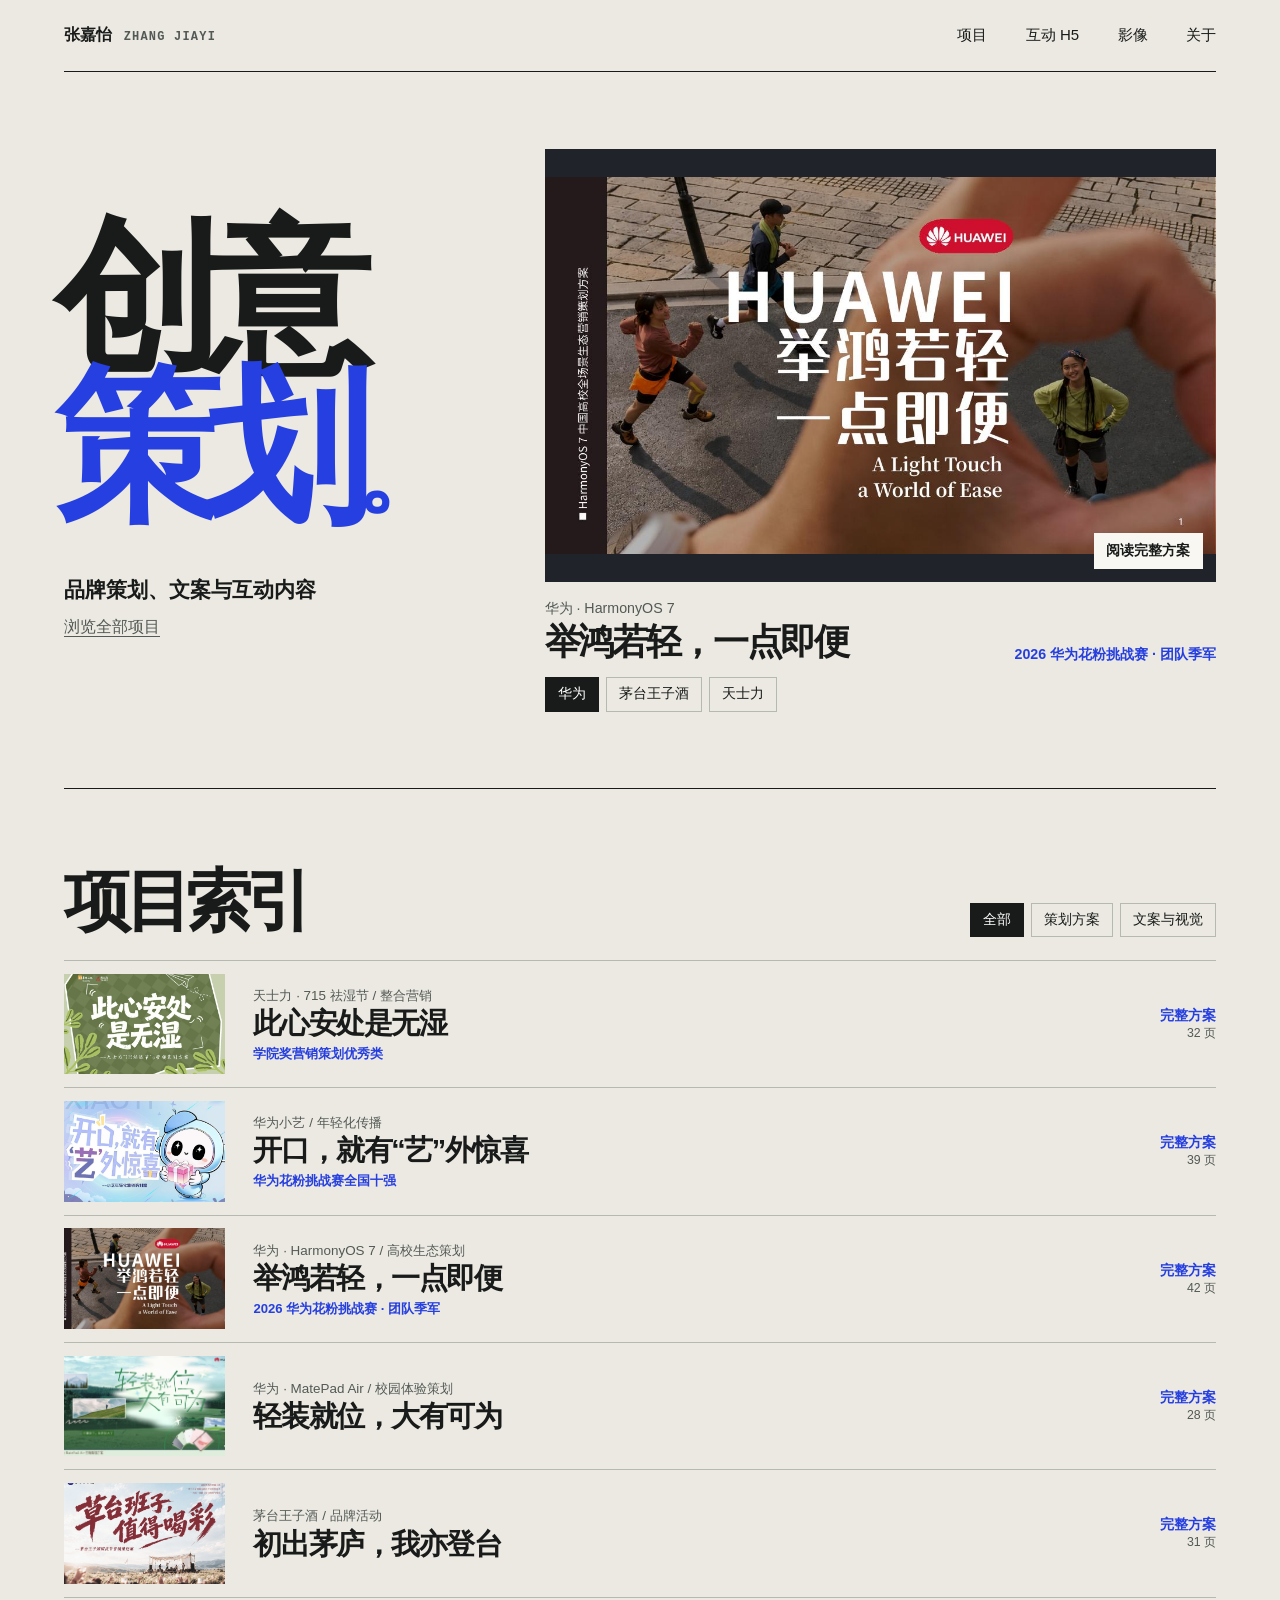
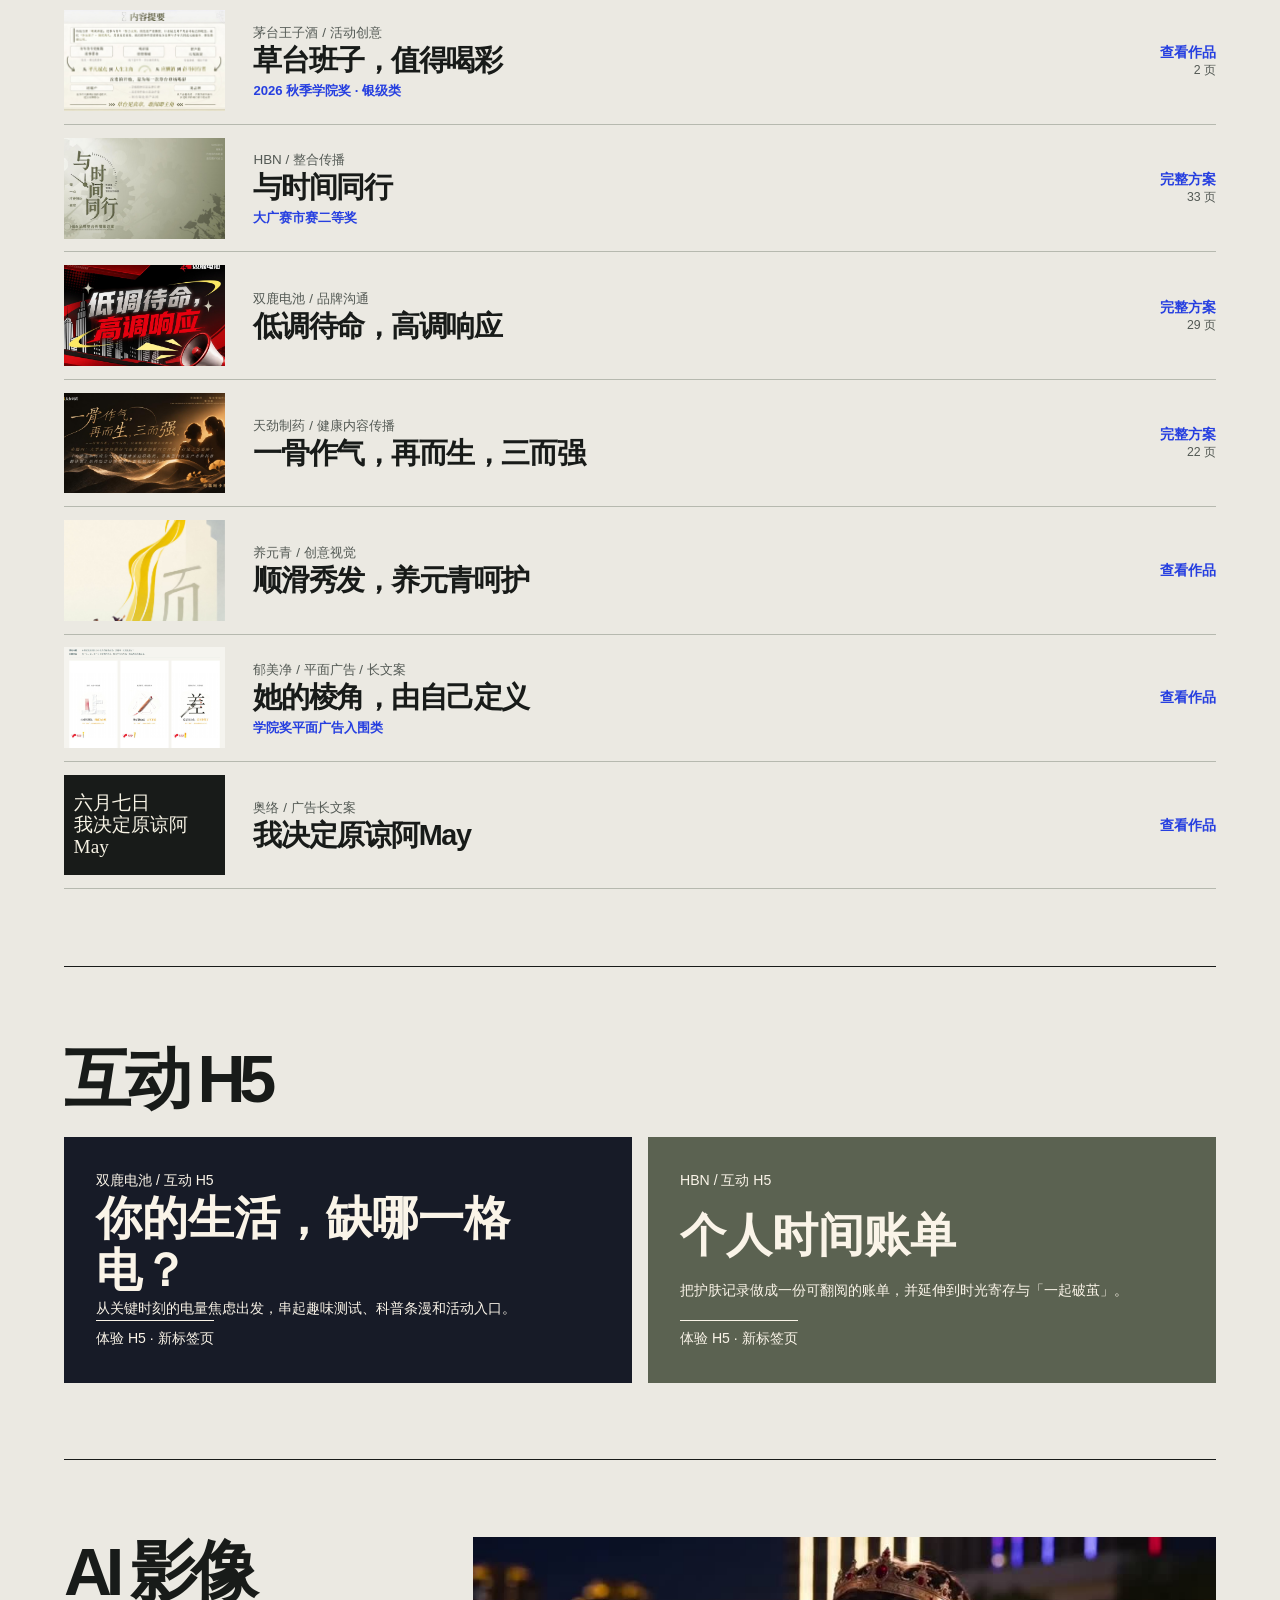
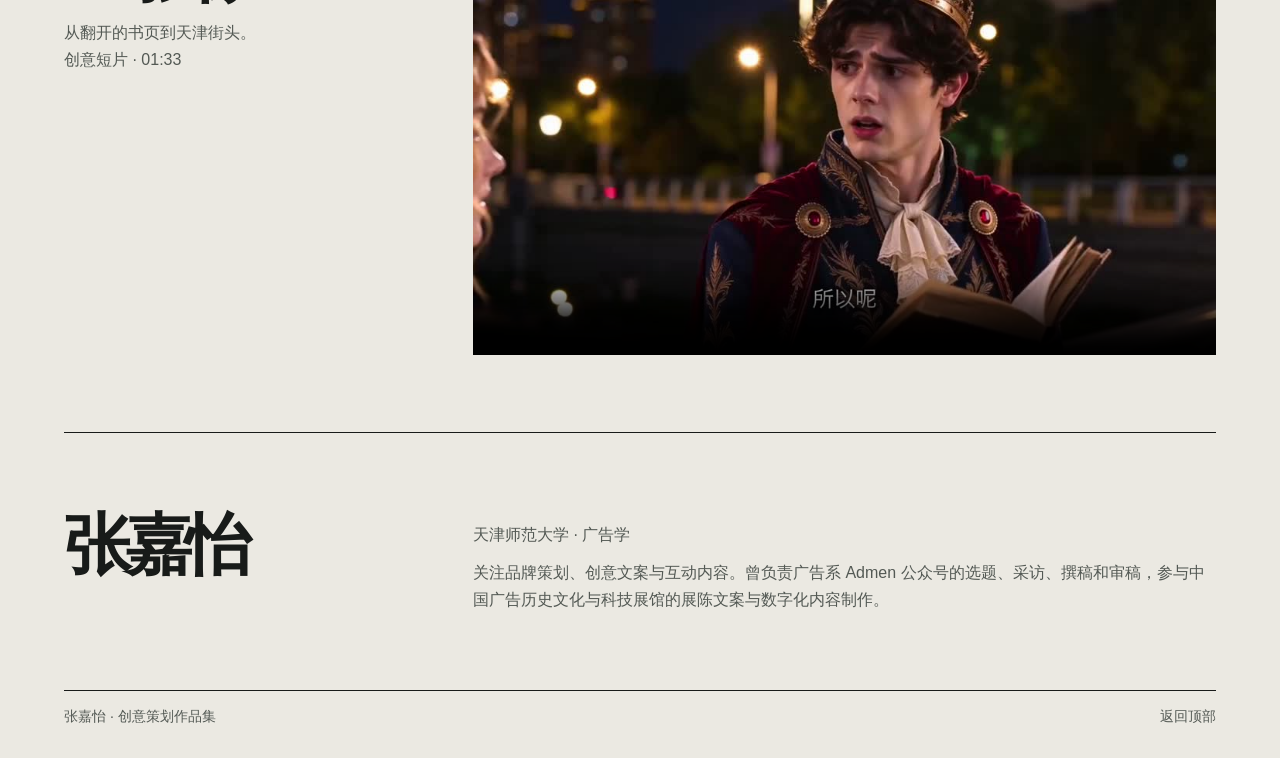
==== commit 963179af: "Add keyboard and swipe navigation to the featured archive" ====
--- a/index.html
+++ b/index.html
@@ -12,7 +12,7 @@
   <main class="page">
     <section class="hero" aria-labelledby="hero-title">
       <div class="hero-copy"><h1 id="hero-title">创意<br><em>策划</em><span>。</span></h1><div class="hero-foot"><p>品牌策划、文案与互动内容</p><a href="#work">浏览全部项目</a></div></div>
-      <div class="spotlight"><a id="spotlight-link" class="spotlight-cover" href="project.html?work=huawei"><img id="spotlight-image" src="assets/huawei.jpg" alt="举鸿若轻，一点即便的方案封面"><span>阅读完整方案</span></a><div class="spotlight-meta"><div><p id="spotlight-brand">华为 · HarmonyOS 7</p><h2 id="spotlight-title">举鸿若轻，一点即便</h2></div><span id="spotlight-note">2026 华为花粉挑战赛 · 团队季军</span></div><div class="spotlight-controls" aria-label="切换精选项目"><button data-spotlight="huawei" aria-pressed="true">华为</button><button data-spotlight="stage" aria-pressed="false">茅台王子酒</button><button data-spotlight="tasly" aria-pressed="false">天士力</button></div></div>
+      <div class="spotlight"><a id="spotlight-link" class="spotlight-cover" aria-keyshortcuts="ArrowLeft ArrowRight" href="project.html?work=huawei"><img id="spotlight-image" src="assets/huawei.jpg" alt="举鸿若轻，一点即便的方案封面"><span>阅读完整方案</span></a><div class="spotlight-meta" aria-live="polite"><div><p id="spotlight-brand">华为 · HarmonyOS 7</p><h2 id="spotlight-title">举鸿若轻，一点即便</h2></div><span id="spotlight-note">2026 华为花粉挑战赛 · 团队季军</span></div><div class="spotlight-controls" aria-label="切换精选项目"><button data-spotlight="huawei" aria-pressed="true">华为</button><button data-spotlight="stage" aria-pressed="false">茅台王子酒</button><button data-spotlight="tasly" aria-pressed="false">天士力</button></div></div>
     </section>
     <section id="work" class="works section"><header class="section-title"><h2>项目索引</h2><div class="filters" aria-label="筛选项目"><button data-filter="all" aria-pressed="true">全部</button><button data-filter="strategy" aria-pressed="false">策划方案</button><button data-filter="copy" aria-pressed="false">文案与视觉</button></div></header><div id="projects"></div></section>
     <section id="interactive" class="section"><header class="section-title"><h2>互动 H5</h2></header><div class="interactive-grid" id="h5-projects"></div></section>
--- a/style.css
+++ b/style.css
@@ -3,7 +3,7 @@
 .mast{display:flex;justify-content:space-between;align-items:center;gap:1rem;min-height:72px;border-bottom:1px solid var(--ink)}.wordmark{font-weight:900;white-space:nowrap}.wordmark span{margin-left:.45rem;color:var(--muted);font:700 .75rem/1 Consolas,monospace;letter-spacing:.1em}.mast nav{display:flex;gap:clamp(.8rem,3vw,2.8rem);font-size:.94rem;white-space:nowrap}.mast a:hover,.footer a:hover{color:var(--accent)}
 .hero{display:grid;grid-template-columns:.78fr 1.22fr;align-items:center;gap:clamp(1rem,4vw,5rem);padding-block:clamp(2.8rem,6vw,6rem);border-bottom:1px solid var(--ink)}
 .hero h1{font-size:clamp(5rem,13vw,13.8rem);line-height:.9;letter-spacing:-.09em;font-weight:900;margin-left:-.06em;white-space:nowrap}.hero h1 em{font-style:normal;color:var(--accent)}.hero h1 span{font-size:.55em;color:var(--accent)}.hero-foot{margin-top:clamp(1.65rem,4vw,3.8rem);display:grid;gap:.6rem;justify-items:start}.hero-foot p{font-size:clamp(1rem,1.65vw,1.34rem);font-weight:700}.hero-foot a{text-decoration:underline;text-underline-offset:.28em;color:var(--muted)}
-.spotlight{align-self:end;min-width:0}.spotlight-cover{position:relative;display:block;background:#20232a;overflow:hidden}.spotlight-cover img{width:100%;aspect-ratio:1.55;object-fit:contain;transition:transform .5s cubic-bezier(.2,.8,.2,1)}.spotlight-cover:hover img{transform:scale(1.028)}.spotlight-cover span{position:absolute;right:.8rem;bottom:.8rem;background:var(--white);padding:.55rem .8rem;color:var(--ink);font-size:.88rem;font-weight:800}.spotlight-meta{margin-top:.95rem;display:flex;justify-content:space-between;align-items:end;gap:.5rem 1rem;flex-wrap:wrap}.spotlight-meta p{font-size:.89rem;color:var(--muted)}.spotlight-meta h2{font-size:clamp(1.28rem,2.8vw,2.7rem);line-height:1.22;letter-spacing:-.065em}.spotlight-meta>span,.award{font-size:.89rem;color:var(--accent);font-weight:800}.spotlight-controls,.filters{display:flex;flex-wrap:wrap;gap:.45rem}.spotlight-controls{margin-top:.8rem}.spotlight-controls button,.filters button{border:1px solid var(--line);background:none;color:var(--ink);padding:.45rem .75rem;font-size:.86rem}.spotlight-controls button:hover,.filters button:hover,.spotlight-controls [aria-pressed=true],.filters [aria-pressed=true]{color:white;background:var(--ink);border-color:var(--ink)}
+.spotlight{align-self:end;min-width:0}.spotlight-cover{touch-action:pan-y pinch-zoom;position:relative;display:block;background:#20232a;overflow:hidden}.spotlight-cover img{width:100%;aspect-ratio:1.55;object-fit:contain;transition:transform .5s cubic-bezier(.2,.8,.2,1)}.spotlight-cover:hover img{transform:scale(1.028)}.spotlight-cover span{position:absolute;right:.8rem;bottom:.8rem;background:var(--white);padding:.55rem .8rem;color:var(--ink);font-size:.88rem;font-weight:800}.spotlight-meta{margin-top:.95rem;display:flex;justify-content:space-between;align-items:end;gap:.5rem 1rem;flex-wrap:wrap}.spotlight-meta p{font-size:.89rem;color:var(--muted)}.spotlight-meta h2{font-size:clamp(1.28rem,2.8vw,2.7rem);line-height:1.22;letter-spacing:-.065em}.spotlight-meta>span,.award{font-size:.89rem;color:var(--accent);font-weight:800}.spotlight-controls,.filters{display:flex;flex-wrap:wrap;gap:.45rem}.spotlight-controls{margin-top:.8rem}.spotlight-controls button,.filters button{border:1px solid var(--line);background:none;color:var(--ink);padding:.45rem .75rem;font-size:.86rem}.spotlight-controls button:hover,.filters button:hover,.spotlight-controls [aria-pressed=true],.filters [aria-pressed=true]{color:white;background:var(--ink);border-color:var(--ink)}
 .section{padding-block:clamp(2.5rem,6vw,5.8rem);border-bottom:1px solid var(--ink);scroll-margin-top:.8rem}.section-title{display:flex;justify-content:space-between;align-items:end;gap:1rem;margin-bottom:1.4rem}.section h2{font-size:clamp(2.15rem,5.2vw,5rem);line-height:1.07;letter-spacing:-.095em}.case-row{display:grid;grid-template-columns:clamp(4.4rem,14%,11rem) 1fr minmax(7.5rem,auto);gap:clamp(.8rem,2.2vw,2.2rem);align-items:center;padding:.8rem 0;border-top:1px solid var(--line);min-width:0;transition:background .25s,padding .3s}.case-row:last-child{border-bottom:1px solid var(--line)}.case-row:hover{background:var(--white);padding-inline:.6rem}.case-row img,.typed{aspect-ratio:1.6;object-fit:cover;background:var(--ink)}.typed{display:grid;align-content:center;padding:.6rem;color:#f7f3e5;font-family:SimSun,serif;font-size:clamp(.82rem,1.5vw,1.25rem);line-height:1.15}.row-name p{font-size:.84rem;color:var(--muted)}.row-name h3{font-size:clamp(1rem,2.25vw,2.1rem);letter-spacing:-.05em;line-height:1.18}.row-name .award{display:block;margin-top:.26rem;font-size:.82rem}.row-action{justify-self:end;color:var(--accent);font-size:.9rem;font-weight:800;text-align:right}.row-action span{display:block;color:var(--muted);font-size:.77rem;font-weight:400}
 .interactive-grid{display:grid;grid-template-columns:1fr 1fr;gap:1rem}.h5-card{min-height:14rem;display:flex;flex-direction:column;justify-content:space-between;padding:clamp(1rem,3vw,2rem);background:#171b27;color:#faf4e8;transition:transform .3s}.h5-card:nth-child(2){background:#5b6251}.h5-card:hover{transform:translateY(-4px)}.h5-card p{font-size:.88rem}.h5-card h3{font-family:SimSun,serif;font-size:clamp(1.65rem,3.6vw,3.8rem);line-height:1.13}.h5-card .h5-label{width:max-content;padding-top:.4rem;border-top:1px solid currentColor}
 .film,.about{display:grid;grid-template-columns:.65fr 1.35fr;gap:clamp(1rem,4vw,4rem);align-items:start}.film p,.about p{margin-top:.75rem;color:var(--muted)}.film video{width:100%;aspect-ratio:16/9;background:#171b27}.about>div{max-width:47rem}.footer{display:flex;justify-content:space-between;gap:1rem;padding-block:1rem 2rem;color:var(--muted);font-size:.88rem}
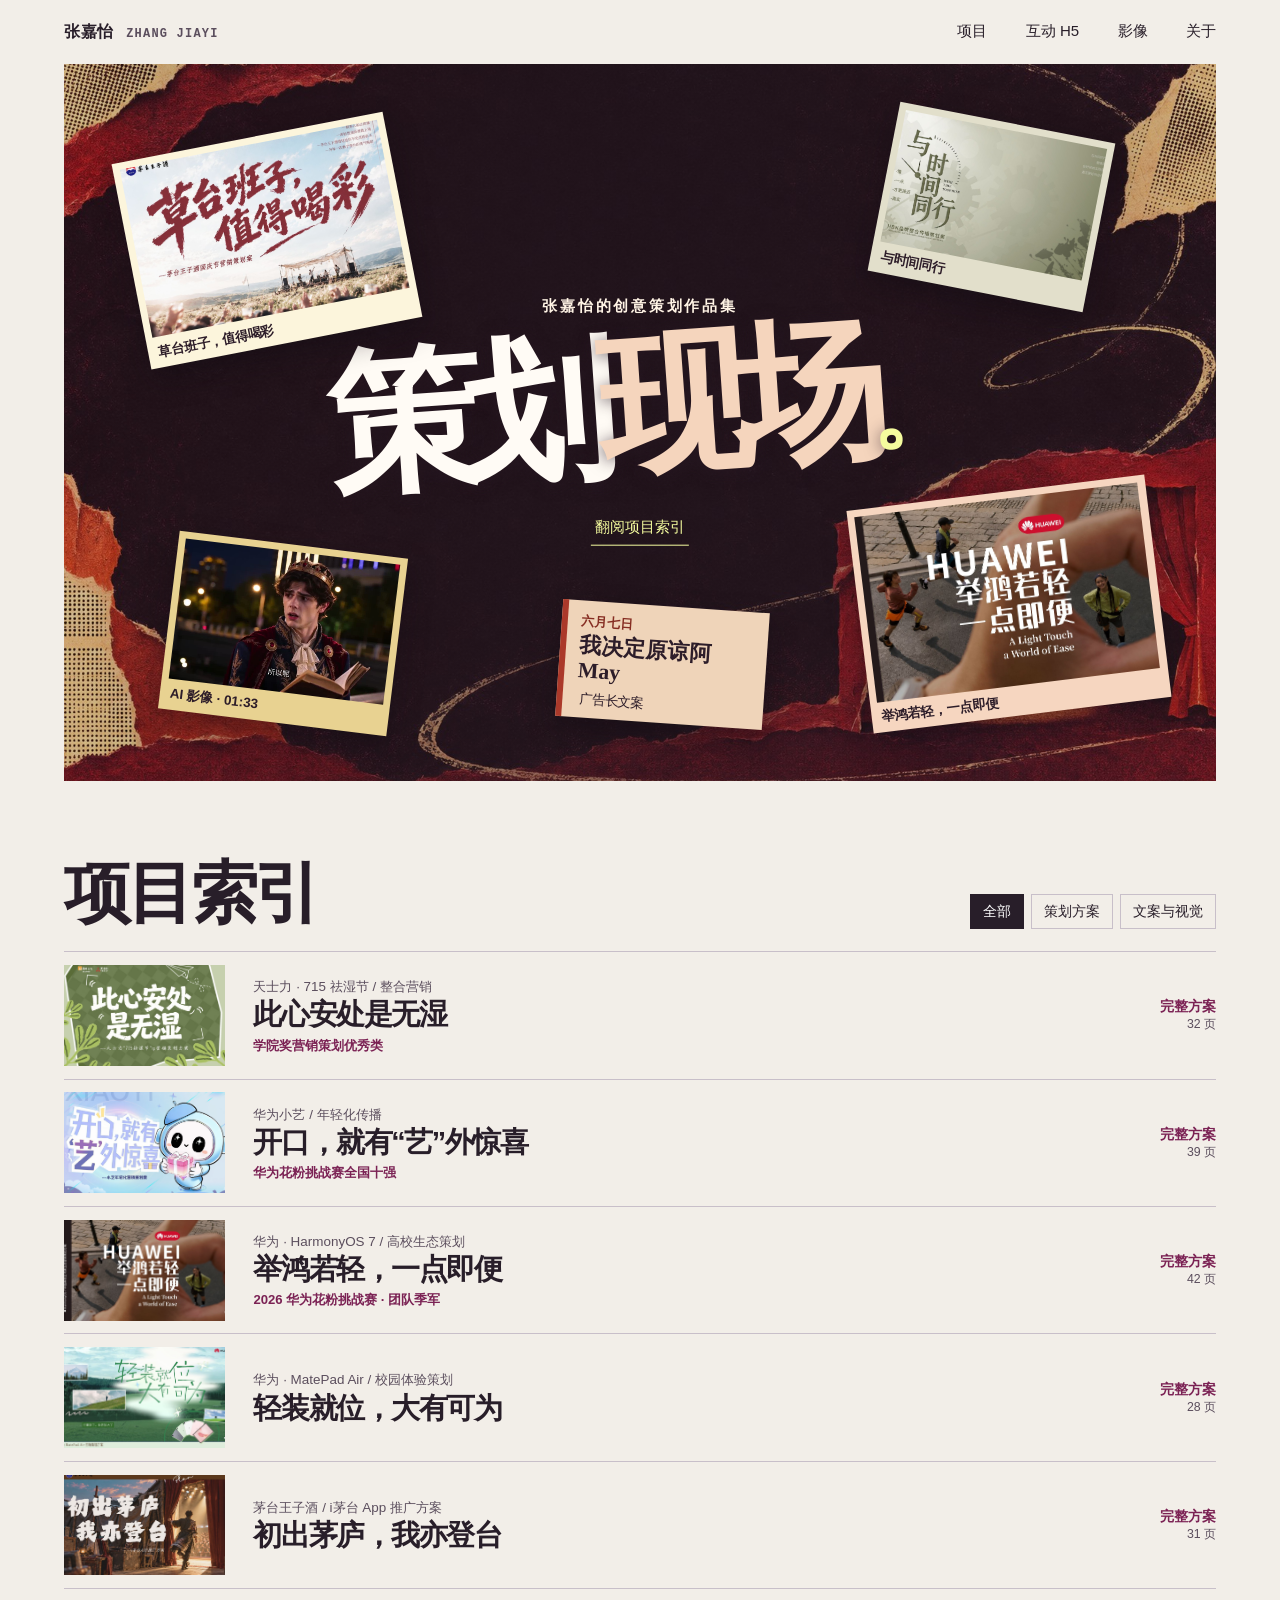
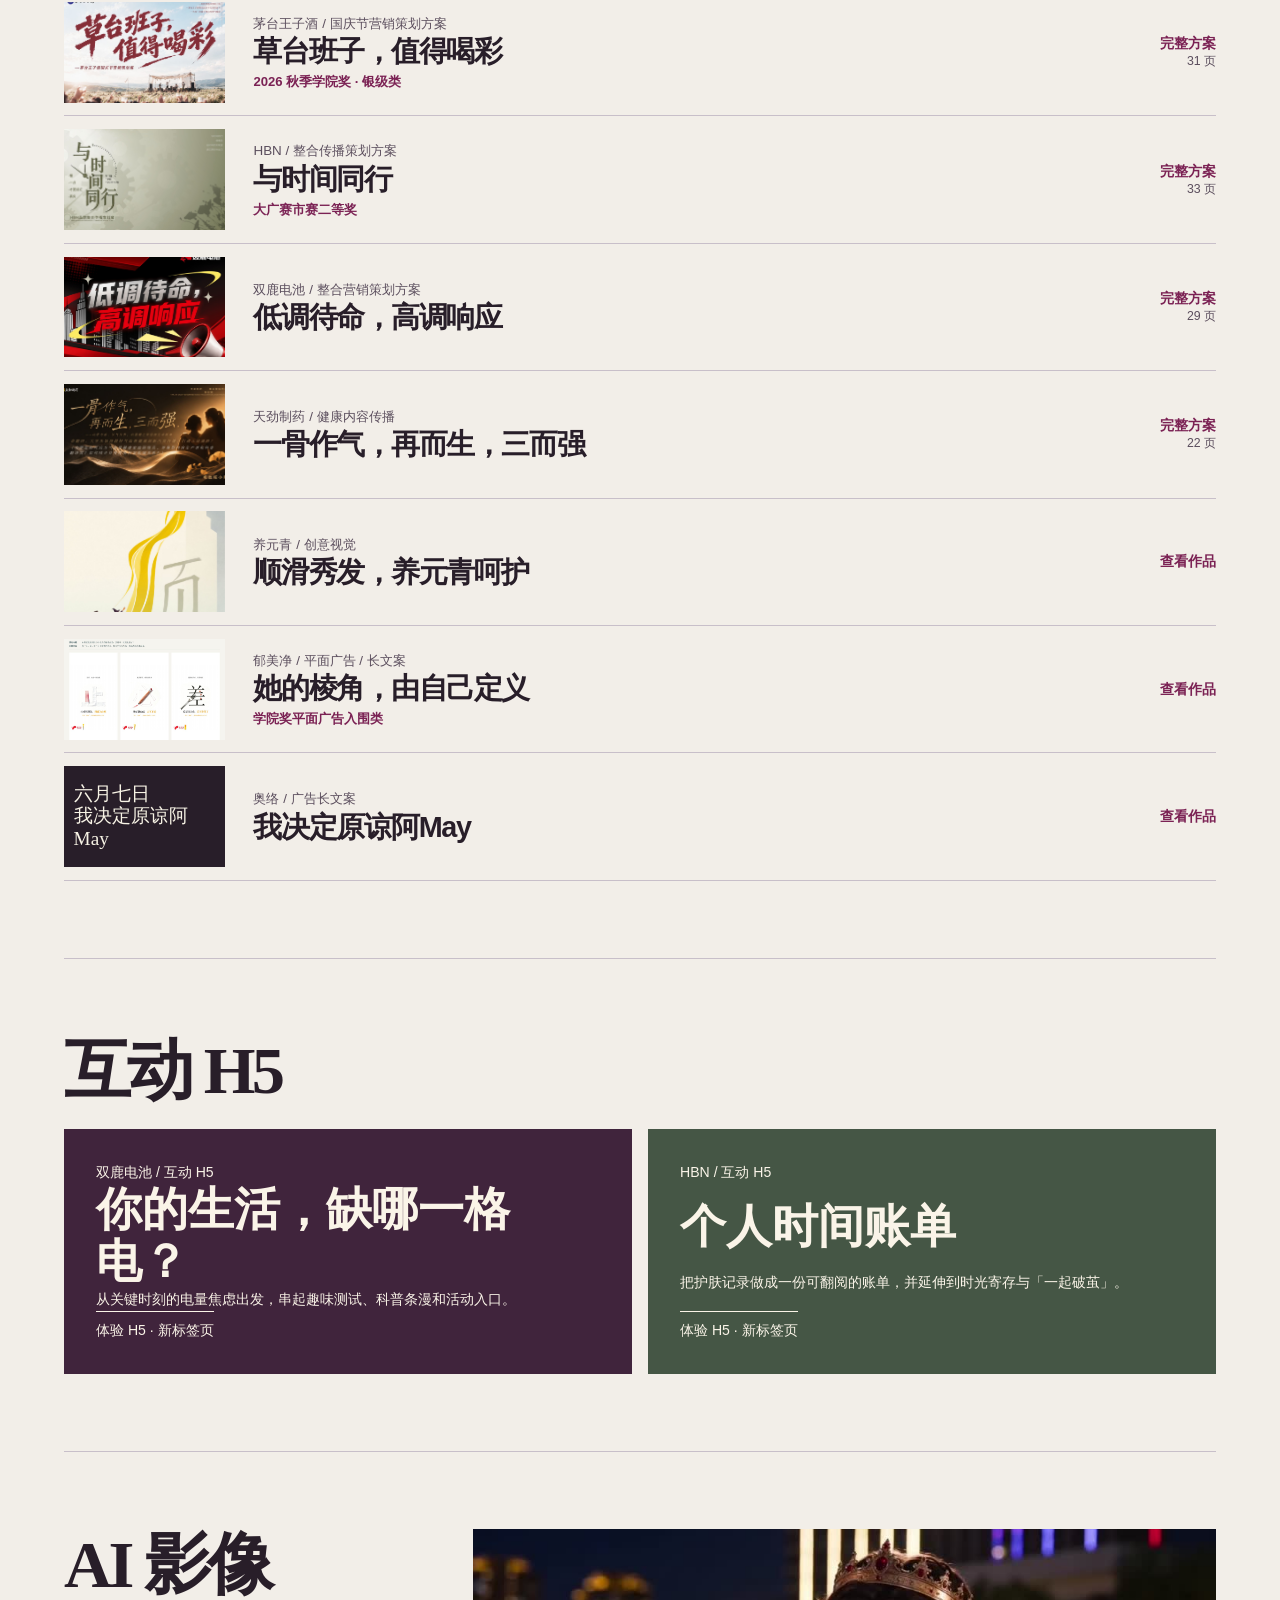
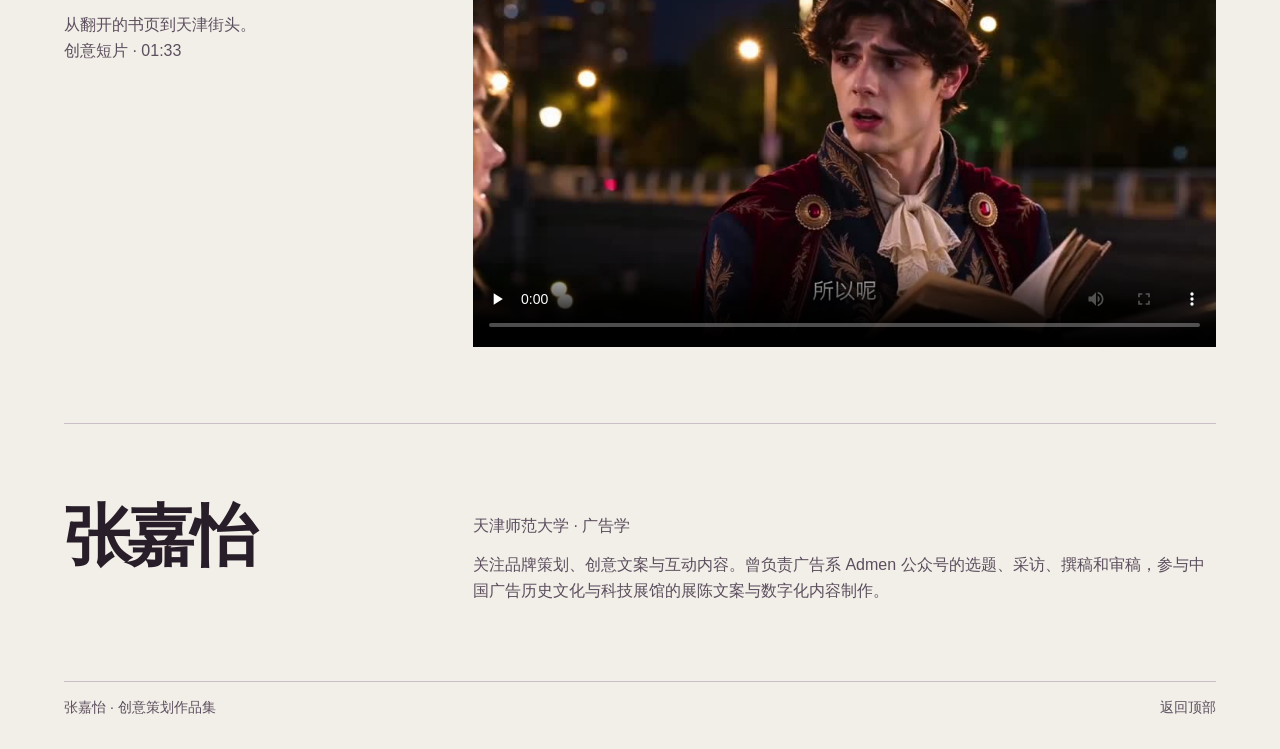
==== commit a147f635: "Launch interactive poster and single-page proposal reader" ====
--- a/index.html
+++ b/index.html
@@ -10,9 +10,13 @@
 <body>
   <header class="mast page"><a class="wordmark" href="./">张嘉怡 <span>ZHANG JIAYI</span></a><nav aria-label="主导航"><a href="#work">项目</a><a href="#interactive">互动 H5</a><a href="#film">影像</a><a href="#about">关于</a></nav></header>
   <main class="page">
-    <section class="hero" aria-labelledby="hero-title">
-      <div class="hero-copy"><h1 id="hero-title">创意<br><em>策划</em><span>。</span></h1><div class="hero-foot"><p>品牌策划、文案与互动内容</p><a href="#work">浏览全部项目</a></div></div>
-      <div class="spotlight"><a id="spotlight-link" class="spotlight-cover" aria-keyshortcuts="ArrowLeft ArrowRight" href="project.html?work=huawei"><img id="spotlight-image" src="assets/huawei.jpg" alt="举鸿若轻，一点即便的方案封面"><span>阅读完整方案</span></a><div class="spotlight-meta" aria-live="polite"><div><p id="spotlight-brand">华为 · HarmonyOS 7</p><h2 id="spotlight-title">举鸿若轻，一点即便</h2></div><span id="spotlight-note">2026 华为花粉挑战赛 · 团队季军</span></div><div class="spotlight-controls" aria-label="切换精选项目"><button data-spotlight="huawei" aria-pressed="true">华为</button><button data-spotlight="stage" aria-pressed="false">茅台王子酒</button><button data-spotlight="tasly" aria-pressed="false">天士力</button></div></div>
+    <section class="hero poster-hero" aria-labelledby="hero-title">
+      <div class="poster-heading"><p>张嘉怡的创意策划作品集</p><h1 id="hero-title">策划<em>现场</em><span>。</span></h1><a class="poster-index" href="#work">翻阅项目索引</a></div>
+      <a class="poster-piece piece-stage" href="project.html?work=stage"><img src="assets/decks/stage/page-01.jpg" alt=""><span>草台班子，值得喝彩</span></a>
+      <a class="poster-piece piece-huawei" href="project.html?work=huawei"><img src="assets/decks/huawei/page-01.jpg" alt=""><span>举鸿若轻，一点即便</span></a>
+      <a class="poster-piece piece-hbn" href="project.html?work=hbn"><img src="assets/decks/hbn/page-01.jpg" alt=""><span>与时间同行</span></a>
+      <a class="poster-piece piece-film" href="#film"><img src="assets/ai-poster.jpg" alt=""><span>AI 影像 · 01:33</span></a>
+      <a class="poster-piece piece-copy" href="project.html?work=aoluo"><span class="copy-date">六月七日</span><strong>我决定原谅阿May</strong><span>广告长文案</span></a>
     </section>
     <section id="work" class="works section"><header class="section-title"><h2>项目索引</h2><div class="filters" aria-label="筛选项目"><button data-filter="all" aria-pressed="true">全部</button><button data-filter="strategy" aria-pressed="false">策划方案</button><button data-filter="copy" aria-pressed="false">文案与视觉</button></div></header><div id="projects"></div></section>
     <section id="interactive" class="section"><header class="section-title"><h2>互动 H5</h2></header><div class="interactive-grid" id="h5-projects"></div></section>
--- a/style.css
+++ b/style.css
@@ -8,8 +8,47 @@
 .interactive-grid{display:grid;grid-template-columns:1fr 1fr;gap:1rem}.h5-card{min-height:14rem;display:flex;flex-direction:column;justify-content:space-between;padding:clamp(1rem,3vw,2rem);background:#171b27;color:#faf4e8;transition:transform .3s}.h5-card:nth-child(2){background:#5b6251}.h5-card:hover{transform:translateY(-4px)}.h5-card p{font-size:.88rem}.h5-card h3{font-family:SimSun,serif;font-size:clamp(1.65rem,3.6vw,3.8rem);line-height:1.13}.h5-card .h5-label{width:max-content;padding-top:.4rem;border-top:1px solid currentColor}
 .film,.about{display:grid;grid-template-columns:.65fr 1.35fr;gap:clamp(1rem,4vw,4rem);align-items:start}.film p,.about p{margin-top:.75rem;color:var(--muted)}.film video{width:100%;aspect-ratio:16/9;background:#171b27}.about>div{max-width:47rem}.footer{display:flex;justify-content:space-between;gap:1rem;padding-block:1rem 2rem;color:var(--muted);font-size:.88rem}
 .detail-head{padding-block:clamp(1.7rem,5vw,5rem);border-bottom:1px solid var(--ink)}.identity-line{font-size:.89rem;color:var(--muted);font-weight:800}.detail-head h1{font-size:clamp(2.1rem,6.6vw,6.7rem);letter-spacing:-.08em;line-height:1.14;margin:.45rem 0 .7rem}.detail-head .award{margin:.5rem 0}.detail-head .deck-summary{max-width:46rem}.brief{display:grid;grid-template-columns:repeat(auto-fit,minmax(min(100%,15rem),1fr));gap:1rem;margin:1.25rem 0 0}.brief dt{font-weight:800;font-size:.88rem;color:var(--accent)}.brief dd{margin:.28rem 0 0;color:var(--muted);line-height:1.6}.related-h5{display:inline-block;margin-top:1rem;color:var(--accent);text-decoration:underline;text-underline-offset:.2em}
-.reader{max-width:77rem;margin:1rem auto 3.5rem}.reader-tools{z-index:2;position:sticky;top:0;display:flex;align-items:center;justify-content:space-between;gap:.5rem 1rem;flex-wrap:wrap;padding:.65rem .8rem;background:var(--paper);border-bottom:1px solid var(--line)}.reader-tools p,.reader-tools label{font-size:.88rem}.reader-tools input{width:4.2rem;padding:.26rem;border:1px solid var(--line);background:var(--white)}.reader-tools button{background:var(--ink);color:white;border:1px solid var(--ink);padding:.32rem .55rem}.slides{display:grid;gap:1.1rem;margin-top:1rem}.slide{scroll-margin-top:4.7rem;min-width:0}.slide a{display:block;background:var(--white)}.slide img{width:100%;height:auto;object-fit:contain}.slide figcaption{padding:.32rem 0;color:var(--muted);font-size:.85rem}.samples,.copy-sheet{max-width:65rem;margin:1.3rem auto 3rem}.samples figure{margin-block:1rem}.samples figcaption{padding:.4rem 0;color:var(--muted)}.copy-sheet{background:var(--white);padding:clamp(1.1rem,5vw,3.5rem);border-top:4px solid var(--accent)}.copy-text{white-space:pre-wrap;font-family:SimSun,serif;font-size:clamp(1.08rem,2vw,1.4rem);line-height:1.9;margin-top:1rem}.footnote{font-size:.87rem;color:var(--muted)}
+.samples,.copy-sheet{max-width:65rem;margin:1.3rem auto 3rem}.samples figure{margin-block:1rem}.samples figcaption{padding:.4rem 0;color:var(--muted)}.copy-sheet{background:var(--white);padding:clamp(1.1rem,5vw,3.5rem);border-top:4px solid var(--accent)}.copy-text{white-space:pre-wrap;font-family:SimSun,serif;font-size:clamp(1.08rem,2vw,1.4rem);line-height:1.9;margin-top:1rem}.footnote{font-size:.87rem;color:var(--muted)}
 @keyframes arrive{from{opacity:.35;transform:translateY(9px)}to{opacity:1;transform:none}}.spotlight-cover img.swap,.case-row{animation:arrive .33s ease-out both}
 @media(max-width:750px){.hero{grid-template-columns:1fr;gap:1.8rem}.hero h1{font-size:clamp(4.35rem,14vw,9rem)}.hero h1 br{display:none}.hero-foot{margin-top:1rem}.mast{min-height:59px}.wordmark span{display:none}.section-title{align-items:start;flex-direction:column}.about,.film{grid-template-columns:1fr}.section h2{letter-spacing:-.07em}.case-row{grid-template-columns:clamp(4rem,19%,7rem) 1fr auto}.row-action{font-size:.79rem}.row-action span{font-size:.72rem}}
-@media(max-width:500px){.interactive-grid{grid-template-columns:1fr}.h5-card{min-height:10.5rem}.mast nav{gap:.66rem;font-size:.82rem}.case-row{gap:.5rem}.row-name p,.row-name .award{font-size:.75rem}.spotlight-meta{display:grid;gap:.22rem}.reader-tools{padding:.55rem 0}.slide{scroll-margin-top:5.5rem}}
+@media(max-width:500px){.interactive-grid{grid-template-columns:1fr}.h5-card{min-height:10.5rem}.mast nav{gap:.66rem;font-size:.82rem}.case-row{gap:.5rem}.row-name p,.row-name .award{font-size:.75rem}.spotlight-meta{display:grid;gap:.22rem}}
 @media(prefers-reduced-motion:reduce){*,*::before,*::after{scroll-behavior:auto!important;animation:none!important;transition:none!important}}
+:root{--paper:#f2eee8;--ink:#281e29;--muted:#5b4e5d;--line:#c8bfc9;--accent:#7b2254;--white:#fffbf5;--plum:#29192c;--bright:#f4fb9e;--screen:#1e1321}
+body{background:var(--paper);color:var(--ink)}.mast{min-height:64px;border-bottom:0}.wordmark{letter-spacing:.04em}.mast nav a{padding:.45rem 0;border-bottom:1px solid transparent}.mast nav a:hover{border-color:currentColor}
+.hero{color:var(--white);background:var(--plum);border:0;position:relative;isolation:isolate;min-height:clamp(33rem,51vw,46rem);padding:clamp(2rem,4.5vw,5rem);grid-template-columns:.62fr 1.38fr;gap:clamp(1.8rem,5.2vw,5.8rem);overflow:hidden}
+.hero::before{content:"";position:absolute;z-index:-1;inset:0;background:repeating-linear-gradient(107deg,transparent 0 71px,#ffffff0a 72px 73px,transparent 74px 158px);mask-image:linear-gradient(100deg,#000,transparent 85%)}
+.hero-copy{align-self:center}.hero-heading p{font-size:.95rem;font-weight:650;letter-spacing:.045em;margin-bottom:1.7rem;color:#f2e6ed}
+.hero h1{font-family:"Songti SC","Noto Serif CJK SC",SimSun,serif;font-weight:700;font-size:clamp(5.2rem,11.6vw,11rem);line-height:.92;letter-spacing:-.11em;margin-left:-.055em}.hero h1 em{color:var(--white)}.hero h1 span{color:var(--bright)}.hero-foot{margin-top:1.8rem}.hero-foot p{color:#e0d4df;font-size:.98rem;font-weight:400}.hero-foot a{color:var(--bright);padding:.32rem 0}
+.spotlight{align-self:center;min-width:0}.showcase-frame{position:relative;isolation:isolate;margin-right:.55rem}.showcase-frame::before{content:"";position:absolute;inset:7% -.7rem -.65rem 3%;z-index:-1;background:var(--bright);transform:rotate(2deg)}.spotlight-cover{background:#150f19;border:1px solid #f0ebd67a;box-shadow:0 14px 38px #12101355}.spotlight-cover img{aspect-ratio:1.62;object-fit:contain}.spotlight-cover span{background:var(--bright);font-size:.88rem;color:#251a28}
+.spotlight-meta{margin-top:1.7rem}.spotlight-meta p{color:#e0d4df}.spotlight-meta h2{letter-spacing:-.035em}.spotlight-meta>span{color:var(--bright)}.spotlight-controls button{border-color:#c1aabc;color:var(--white);min-height:38px}.spotlight-controls button:hover,.spotlight-controls [aria-pressed=true]{background:var(--bright);border-color:var(--bright);color:var(--plum)}
+.section h2,.detail-head h1{font-family:"Songti SC","Noto Serif CJK SC",SimSun,serif;letter-spacing:-.055em}.section{border-color:var(--line)}.case-row{min-height:82px}.h5-card{background:#40243c}.h5-card:nth-child(2){background:#455645}.footer{color:var(--muted)}
+.reader{margin:1.5rem auto 3.5rem;background:var(--plum);color:var(--white);padding:clamp(.6rem,1.65vw,1.5rem);max-width:76rem;border:1px solid #4b394f;scroll-margin-top:.75rem}.reader-heading,.reader-controls{display:grid;grid-template-columns:1fr auto 1fr;align-items:center;gap:.6rem;padding:.35rem .25rem .8rem}.reader-heading strong,.reader-heading p,.reader-heading a,.reader-controls button,.reader-controls form{font-size:.9rem}.reader-heading a,.reader-controls button:last-child{justify-self:end}.reader-heading a{color:var(--bright);text-decoration:underline;text-underline-offset:.25em}.reader-heading p{color:#ddd1dd}
+.reader-screen{aspect-ratio:var(--slide-ratio);max-height:72svh;position:relative;display:grid;place-items:center;overflow:hidden;background:var(--screen);touch-action:pan-y pinch-zoom;cursor:grab;user-select:none}.reader-screen:active{cursor:grabbing}.reader-screen img{position:absolute;inset:0;width:100%;height:100%;object-fit:contain;pointer-events:none}.reader-screen p{padding:1rem;text-align:center}.reader-screen [hidden]{display:none}
+.reader-controls{padding:.8rem .25rem .3rem}.reader-controls button{justify-self:start;min-height:43px;padding:.45rem .7rem;border:1px solid #c3abbd;color:var(--white);background:transparent}.reader-controls button:hover:not(:disabled){background:var(--bright);color:var(--plum)}.reader-controls button:disabled{opacity:.45;cursor:default}.reader-controls input{width:3.6rem;min-height:38px;border:1px solid #c3abbd;color:var(--white);background:var(--screen);text-align:center}.reader-controls form{display:flex;align-items:center;gap:.5rem}.reader :focus-visible,.hero :focus-visible{outline-color:var(--bright)}
+.visually-hidden{position:absolute;width:1px;height:1px;padding:0;margin:-1px;overflow:hidden;clip-path:inset(50%);white-space:nowrap;border:0}
+@media(max-width:750px){.hero{min-height:0;grid-template-columns:1fr;gap:1.5rem;padding:1.4rem;margin-inline:0}.hero h1{font-size:clamp(3.9rem,13.8vw,7rem)}.hero-heading p{margin-bottom:.7rem}.hero-foot{margin-top:.9rem;gap:.2rem}.spotlight-meta{margin-top:1.25rem}.reader-heading p{font-size:.75rem}}
+@media(max-width:460px){.reader-heading{grid-template-columns:1fr auto}.reader-heading p{grid-column:1/-1;grid-row:2}.reader-heading a{grid-column:2;grid-row:1}.reader-controls button{padding-inline:.55rem}}
+.poster-hero{display:block;min-height:clamp(38rem,56vw,50rem);padding:0;background:var(--plum) center/cover no-repeat url(assets/portfolio-poster.jpg);isolation:isolate}
+.poster-hero::before{background:linear-gradient(90deg,#21172133,#21172175 40% 58%,#21172133);mask-image:none}
+.poster-heading{position:absolute;z-index:1;left:50%;top:49%;width:max-content;max-width:100%;text-align:center;transform:translate(-50%,-50%)}
+.poster-heading p{font-size:.96rem;font-weight:700;letter-spacing:.18em;color:#fff4e5;margin-bottom:1rem}
+.hero .poster-heading h1{font-size:clamp(5.2rem,12vw,11.4rem);line-height:.94;letter-spacing:-.12em;margin:0 .12em .26em 0;transform:rotate(-4deg);text-shadow:0 2px 16px #271723a3}
+.poster-heading h1 em{font-style:normal;color:#f5d5bd}.poster-index{color:var(--bright);font-size:.94rem;padding:.55rem .25rem;border-bottom:1px solid currentColor}.poster-index:hover{color:var(--white)}
+.poster-piece{position:absolute;z-index:2;width:var(--piece-width);display:block;padding:.45rem .45rem .36rem;background:#fcf5dc;color:#2d1d29;box-shadow:0 12px 28px #100b1165;transform:rotate(var(--rotation));transform-origin:center;transition:transform .42s cubic-bezier(.23,1,.32,1),box-shadow .35s}
+.poster-piece img{aspect-ratio:1.53;object-fit:cover}.poster-piece span{display:block;font-weight:750;font-size:clamp(.78rem,1.05vw,.97rem);padding:.38rem .18rem .1rem;line-height:1.3}.poster-piece:hover,.poster-piece:focus-visible{z-index:3;transform:translateY(-7px) rotate(0) scale(1.08);box-shadow:0 18px 35px #100b11b0}
+.piece-stage{--piece-width:24%;--rotation:-11deg;left:5.6%;top:10%}
+.piece-hbn{--piece-width:19%;--rotation:11deg;right:10%;top:8%;background:#e2dfcb}
+.piece-huawei{--piece-width:26%;--rotation:-7deg;right:5%;bottom:9%;background:#f6d6c0}
+.piece-film{--piece-width:20%;--rotation:7deg;left:9%;bottom:8%;background:#e8d291}
+@media(max-width:770px){
+ .poster-hero{display:grid;grid-template-columns:1fr 1fr;gap:1rem;padding:1.5rem 1.15rem 2rem;min-height:0}
+ .poster-heading{position:relative;left:auto;top:auto;transform:none;grid-column:1/-1;width:auto;margin:.65rem 0 1.1rem}
+ .poster-heading p{font-size:.83rem;letter-spacing:.08em}
+ .hero .poster-heading h1{font-size:clamp(3.4rem,13.4vw,6.8rem)}
+ .poster-piece{position:relative;width:100%;inset:auto}
+ .piece-stage,.piece-huawei{--rotation:-4deg}.piece-hbn,.piece-film{--rotation:4deg}
+ .piece-huawei{grid-column:2;grid-row:2}.piece-hbn{grid-column:1;grid-row:3}
+}
+.piece-copy{--piece-width:18%;--rotation:4deg;left:43%;bottom:8%;background:#efd4b9;border-left:6px solid #ab392a;padding:.8rem .85rem .55rem;font-family:"Songti SC",SimSun,serif}.piece-copy strong{display:block;font-size:clamp(.9rem,1.7vw,1.45rem);line-height:1.15}.piece-copy .copy-date{font-size:.8rem;color:#862d22;padding:0 0 .25rem}.piece-copy span:last-child{font-family:inherit;font-weight:400}
+@media(min-width:771px) and (prefers-reduced-motion:no-preference){.poster-piece{translate:var(--drift-x,0px) var(--drift-y,0px)}.piece-hbn,.piece-film{translate:calc(var(--drift-x,0px) * -.66) calc(var(--drift-y,0px) * -.66)}}
+@media(max-width:770px){.piece-copy{grid-column:1/-1;width:min(82%,19rem);justify-self:center;padding:.65rem .8rem;--rotation:-3deg}.piece-copy strong{font-size:1.15rem}}
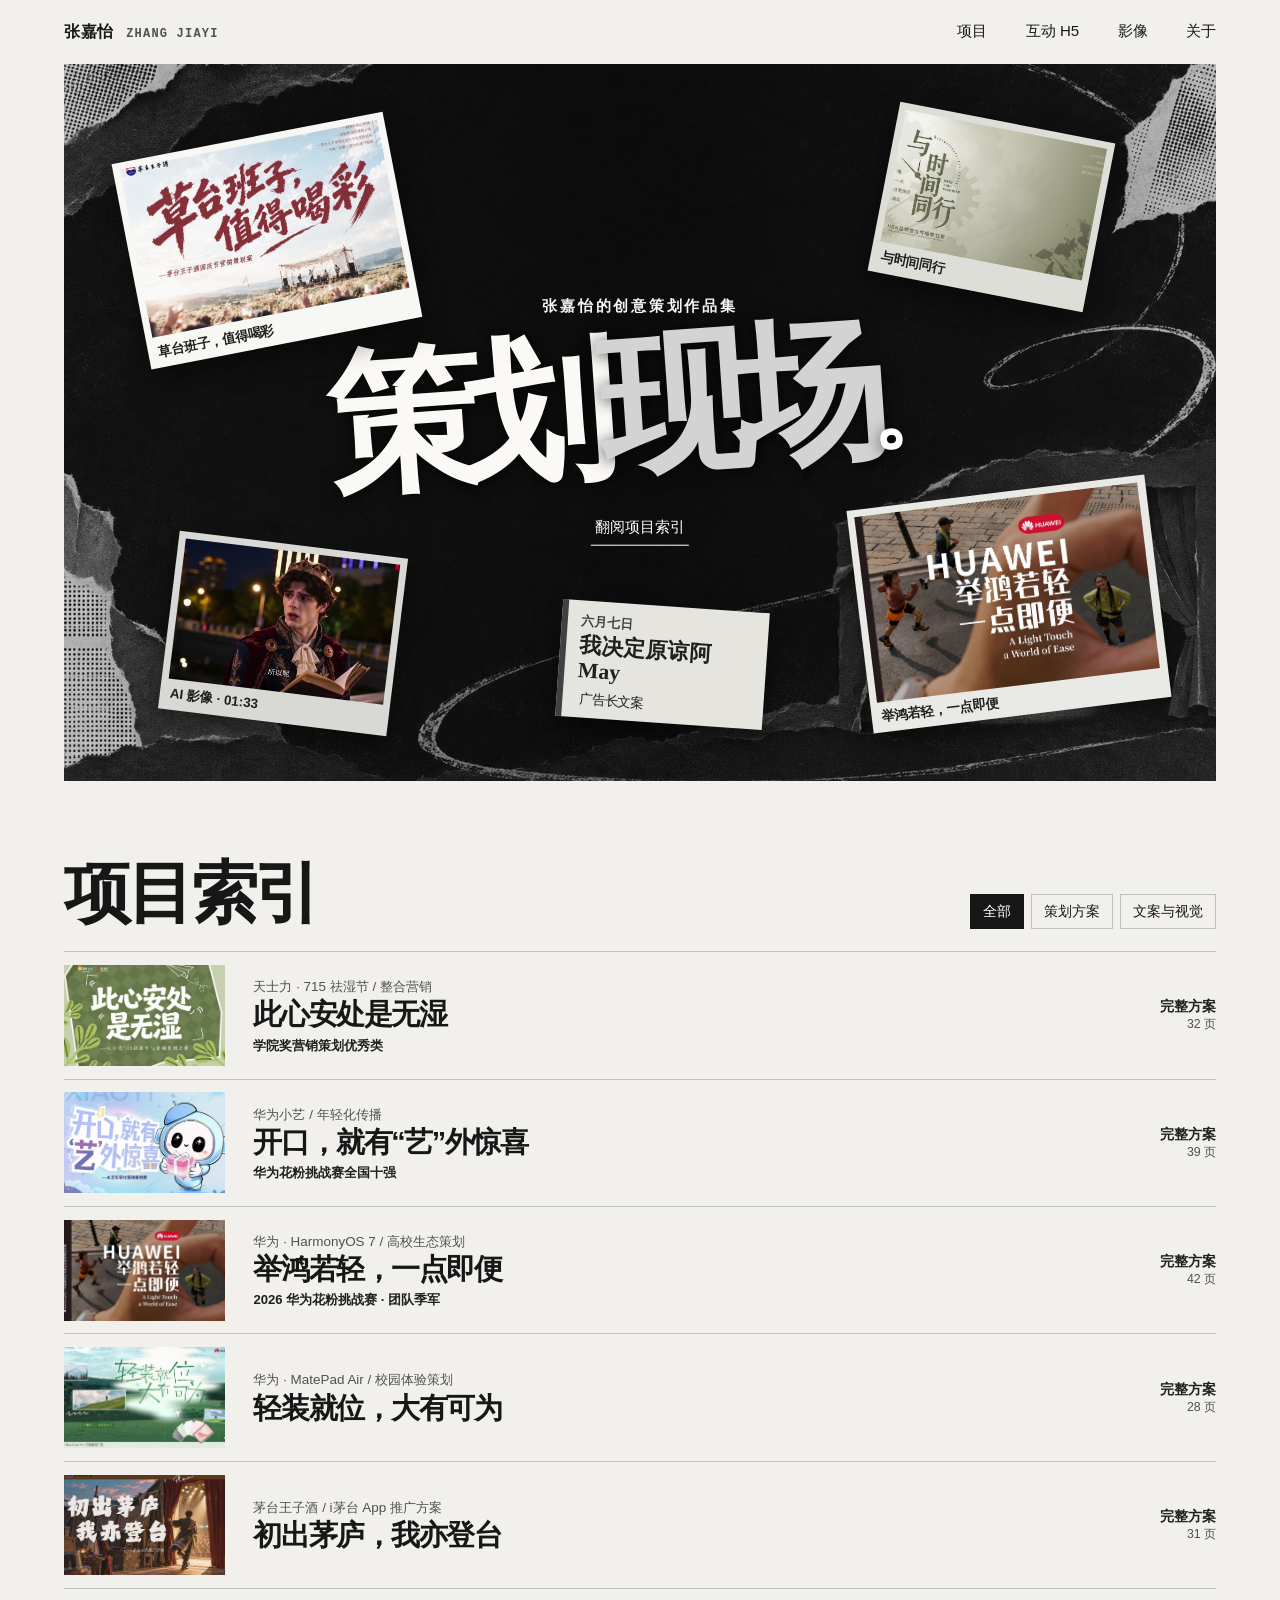
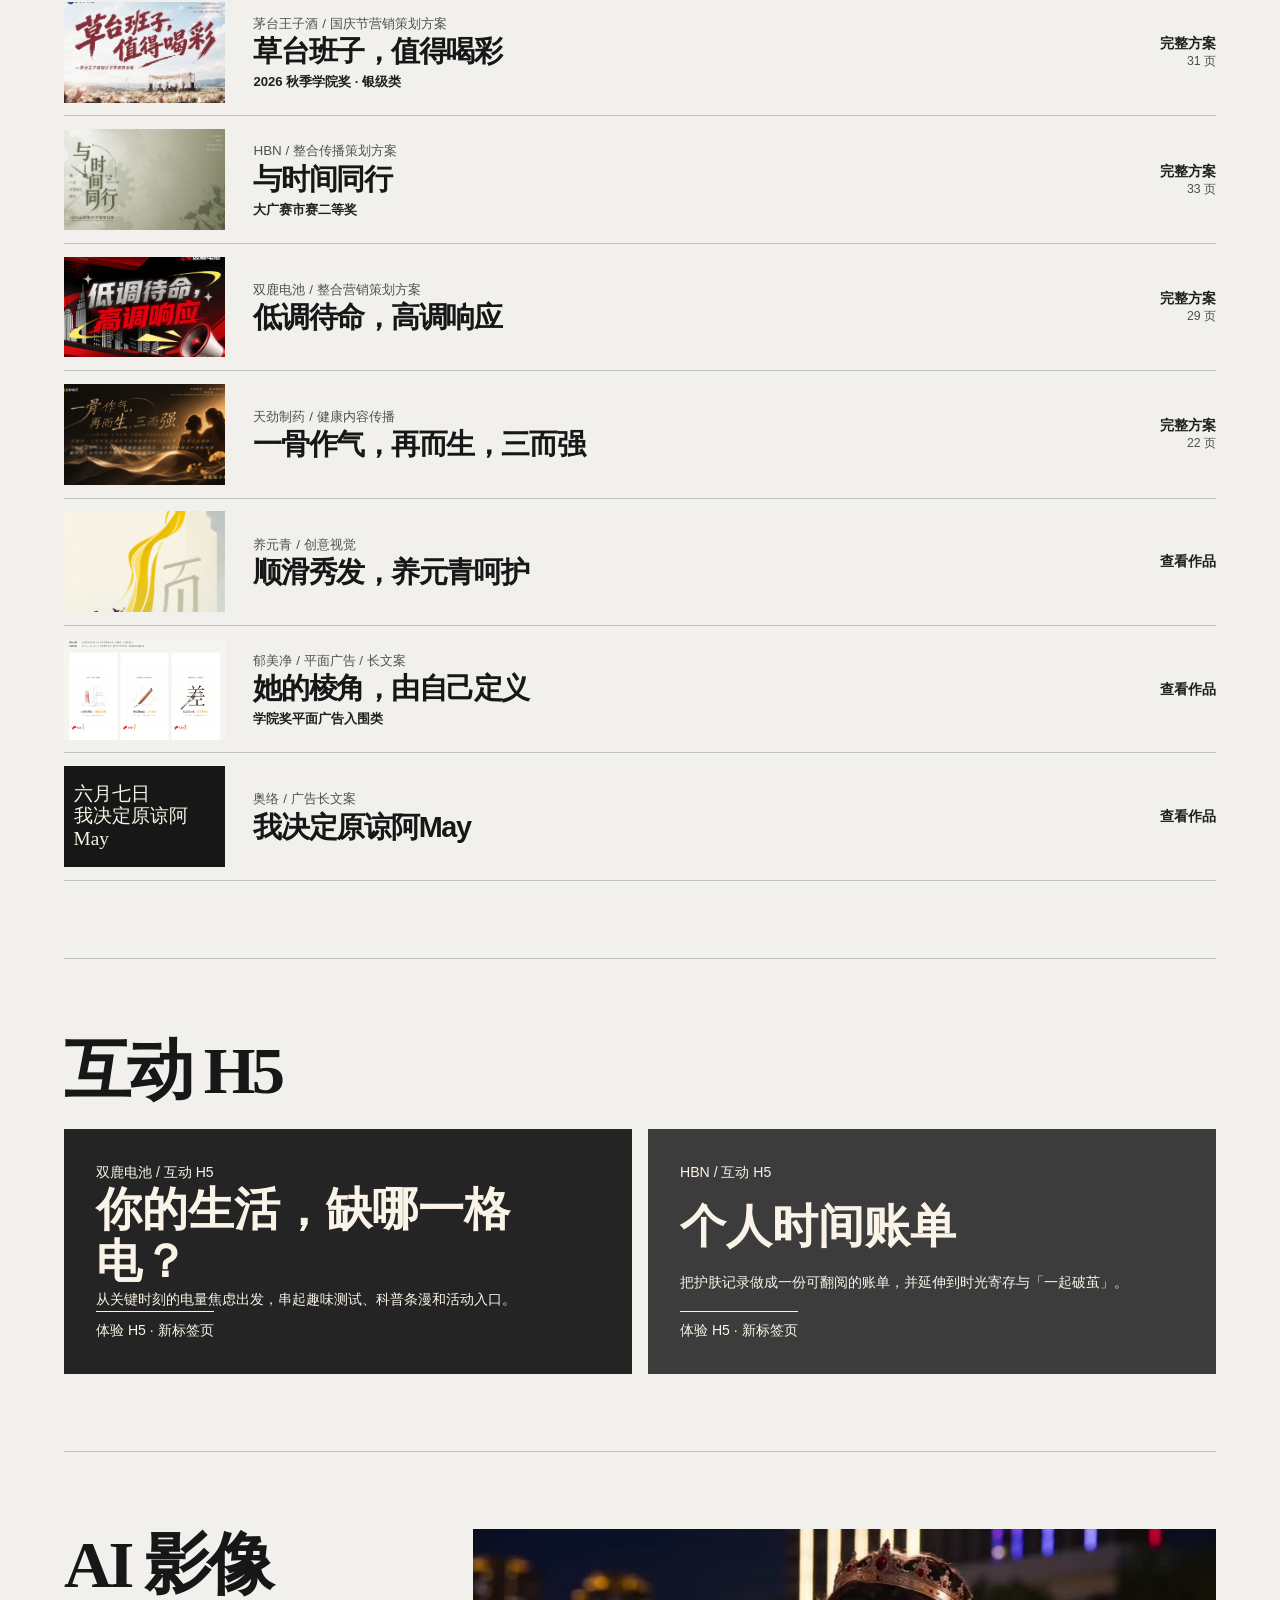
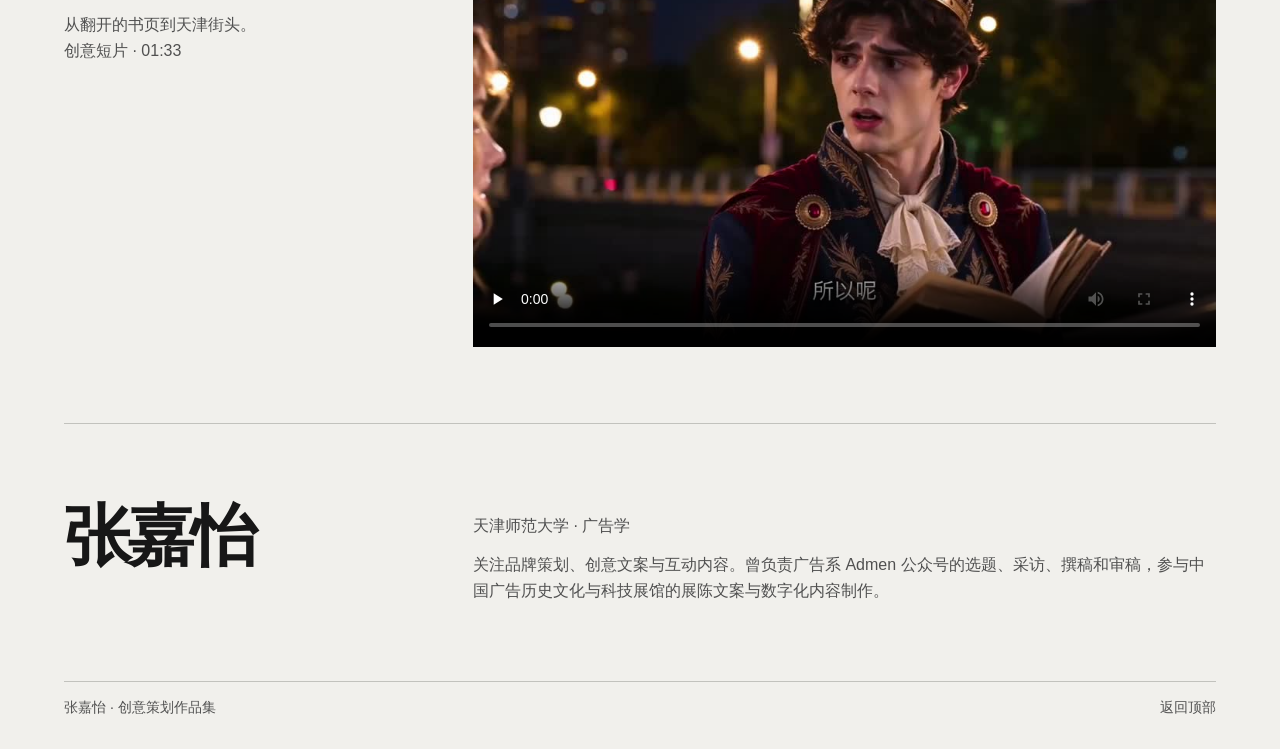
==== commit 035ea300: "Preserve original colors of portfolio artwork" ====
--- a/index.html
+++ b/index.html
@@ -5,7 +5,7 @@
   <meta name="description" content="张嘉怡的创意策划作品集。完整方案、互动 H5、文案与 AI 影像。">
   <meta name="theme-color" content="#e8e6df">
   <title>张嘉怡｜创意策划作品集</title>
-  <link rel="stylesheet" href="style.css"><script defer src="decks.js"></script><script defer src="app.js"></script>
+  <link rel="stylesheet" href="style.css?v=original-colors"><script defer src="decks.js"></script><script defer src="app.js"></script>
 </head>
 <body>
   <header class="mast page"><a class="wordmark" href="./">张嘉怡 <span>ZHANG JIAYI</span></a><nav aria-label="主导航"><a href="#work">项目</a><a href="#interactive">互动 H5</a><a href="#film">影像</a><a href="#about">关于</a></nav></header>
--- a/style.css
+++ b/style.css
@@ -13,7 +13,7 @@
 @media(max-width:750px){.hero{grid-template-columns:1fr;gap:1.8rem}.hero h1{font-size:clamp(4.35rem,14vw,9rem)}.hero h1 br{display:none}.hero-foot{margin-top:1rem}.mast{min-height:59px}.wordmark span{display:none}.section-title{align-items:start;flex-direction:column}.about,.film{grid-template-columns:1fr}.section h2{letter-spacing:-.07em}.case-row{grid-template-columns:clamp(4rem,19%,7rem) 1fr auto}.row-action{font-size:.79rem}.row-action span{font-size:.72rem}}
 @media(max-width:500px){.interactive-grid{grid-template-columns:1fr}.h5-card{min-height:10.5rem}.mast nav{gap:.66rem;font-size:.82rem}.case-row{gap:.5rem}.row-name p,.row-name .award{font-size:.75rem}.spotlight-meta{display:grid;gap:.22rem}}
 @media(prefers-reduced-motion:reduce){*,*::before,*::after{scroll-behavior:auto!important;animation:none!important;transition:none!important}}
-:root{--paper:#f2eee8;--ink:#281e29;--muted:#5b4e5d;--line:#c8bfc9;--accent:#7b2254;--white:#fffbf5;--plum:#29192c;--bright:#f4fb9e;--screen:#1e1321}
+:root{--paper:#f1f0ec;--ink:#171717;--muted:#505050;--line:#c2c2bd;--accent:#202020;--white:#faf9f6;--plum:#151515;--bright:#fff;--screen:#101010}
 body{background:var(--paper);color:var(--ink)}.mast{min-height:64px;border-bottom:0}.wordmark{letter-spacing:.04em}.mast nav a{padding:.45rem 0;border-bottom:1px solid transparent}.mast nav a:hover{border-color:currentColor}
 .hero{color:var(--white);background:var(--plum);border:0;position:relative;isolation:isolate;min-height:clamp(33rem,51vw,46rem);padding:clamp(2rem,4.5vw,5rem);grid-template-columns:.62fr 1.38fr;gap:clamp(1.8rem,5.2vw,5.8rem);overflow:hidden}
 .hero::before{content:"";position:absolute;z-index:-1;inset:0;background:repeating-linear-gradient(107deg,transparent 0 71px,#ffffff0a 72px 73px,transparent 74px 158px);mask-image:linear-gradient(100deg,#000,transparent 85%)}
@@ -21,25 +21,25 @@
 .hero h1{font-family:"Songti SC","Noto Serif CJK SC",SimSun,serif;font-weight:700;font-size:clamp(5.2rem,11.6vw,11rem);line-height:.92;letter-spacing:-.11em;margin-left:-.055em}.hero h1 em{color:var(--white)}.hero h1 span{color:var(--bright)}.hero-foot{margin-top:1.8rem}.hero-foot p{color:#e0d4df;font-size:.98rem;font-weight:400}.hero-foot a{color:var(--bright);padding:.32rem 0}
 .spotlight{align-self:center;min-width:0}.showcase-frame{position:relative;isolation:isolate;margin-right:.55rem}.showcase-frame::before{content:"";position:absolute;inset:7% -.7rem -.65rem 3%;z-index:-1;background:var(--bright);transform:rotate(2deg)}.spotlight-cover{background:#150f19;border:1px solid #f0ebd67a;box-shadow:0 14px 38px #12101355}.spotlight-cover img{aspect-ratio:1.62;object-fit:contain}.spotlight-cover span{background:var(--bright);font-size:.88rem;color:#251a28}
 .spotlight-meta{margin-top:1.7rem}.spotlight-meta p{color:#e0d4df}.spotlight-meta h2{letter-spacing:-.035em}.spotlight-meta>span{color:var(--bright)}.spotlight-controls button{border-color:#c1aabc;color:var(--white);min-height:38px}.spotlight-controls button:hover,.spotlight-controls [aria-pressed=true]{background:var(--bright);border-color:var(--bright);color:var(--plum)}
-.section h2,.detail-head h1{font-family:"Songti SC","Noto Serif CJK SC",SimSun,serif;letter-spacing:-.055em}.section{border-color:var(--line)}.case-row{min-height:82px}.h5-card{background:#40243c}.h5-card:nth-child(2){background:#455645}.footer{color:var(--muted)}
-.reader{margin:1.5rem auto 3.5rem;background:var(--plum);color:var(--white);padding:clamp(.6rem,1.65vw,1.5rem);max-width:76rem;border:1px solid #4b394f;scroll-margin-top:.75rem}.reader-heading,.reader-controls{display:grid;grid-template-columns:1fr auto 1fr;align-items:center;gap:.6rem;padding:.35rem .25rem .8rem}.reader-heading strong,.reader-heading p,.reader-heading a,.reader-controls button,.reader-controls form{font-size:.9rem}.reader-heading a,.reader-controls button:last-child{justify-self:end}.reader-heading a{color:var(--bright);text-decoration:underline;text-underline-offset:.25em}.reader-heading p{color:#ddd1dd}
+.section h2,.detail-head h1{font-family:"Songti SC","Noto Serif CJK SC",SimSun,serif;letter-spacing:-.055em}.section{border-color:var(--line)}.case-row{min-height:82px}.h5-card{background:#242424}.h5-card:nth-child(2){background:#3c3c3c}.footer{color:var(--muted)}
+.reader{margin:1.5rem auto 3.5rem;background:var(--plum);color:var(--white);padding:clamp(.6rem,1.65vw,1.5rem);max-width:76rem;border:1px solid #414141;scroll-margin-top:.75rem}.reader-heading,.reader-controls{display:grid;grid-template-columns:1fr auto 1fr;align-items:center;gap:.6rem;padding:.35rem .25rem .8rem}.reader-heading strong,.reader-heading p,.reader-heading a,.reader-controls button,.reader-controls form{font-size:.9rem}.reader-heading a,.reader-controls button:last-child{justify-self:end}.reader-heading a{color:var(--bright);text-decoration:underline;text-underline-offset:.25em}.reader-heading p{color:#d7d7d7}
 .reader-screen{aspect-ratio:var(--slide-ratio);max-height:72svh;position:relative;display:grid;place-items:center;overflow:hidden;background:var(--screen);touch-action:pan-y pinch-zoom;cursor:grab;user-select:none}.reader-screen:active{cursor:grabbing}.reader-screen img{position:absolute;inset:0;width:100%;height:100%;object-fit:contain;pointer-events:none}.reader-screen p{padding:1rem;text-align:center}.reader-screen [hidden]{display:none}
-.reader-controls{padding:.8rem .25rem .3rem}.reader-controls button{justify-self:start;min-height:43px;padding:.45rem .7rem;border:1px solid #c3abbd;color:var(--white);background:transparent}.reader-controls button:hover:not(:disabled){background:var(--bright);color:var(--plum)}.reader-controls button:disabled{opacity:.45;cursor:default}.reader-controls input{width:3.6rem;min-height:38px;border:1px solid #c3abbd;color:var(--white);background:var(--screen);text-align:center}.reader-controls form{display:flex;align-items:center;gap:.5rem}.reader :focus-visible,.hero :focus-visible{outline-color:var(--bright)}
+.reader-controls{padding:.8rem .25rem .3rem}.reader-controls button{justify-self:start;min-height:43px;padding:.45rem .7rem;border:1px solid #b3b3b3;color:var(--white);background:transparent}.reader-controls button:hover:not(:disabled){background:var(--bright);color:var(--plum)}.reader-controls button:disabled{opacity:.45;cursor:default}.reader-controls input{width:3.6rem;min-height:38px;border:1px solid #b3b3b3;color:var(--white);background:var(--screen);text-align:center}.reader-controls form{display:flex;align-items:center;gap:.5rem}.reader :focus-visible,.hero :focus-visible{outline-color:var(--bright)}
 .visually-hidden{position:absolute;width:1px;height:1px;padding:0;margin:-1px;overflow:hidden;clip-path:inset(50%);white-space:nowrap;border:0}
 @media(max-width:750px){.hero{min-height:0;grid-template-columns:1fr;gap:1.5rem;padding:1.4rem;margin-inline:0}.hero h1{font-size:clamp(3.9rem,13.8vw,7rem)}.hero-heading p{margin-bottom:.7rem}.hero-foot{margin-top:.9rem;gap:.2rem}.spotlight-meta{margin-top:1.25rem}.reader-heading p{font-size:.75rem}}
 @media(max-width:460px){.reader-heading{grid-template-columns:1fr auto}.reader-heading p{grid-column:1/-1;grid-row:2}.reader-heading a{grid-column:2;grid-row:1}.reader-controls button{padding-inline:.55rem}}
-.poster-hero{display:block;min-height:clamp(38rem,56vw,50rem);padding:0;background:var(--plum) center/cover no-repeat url(assets/portfolio-poster.jpg);isolation:isolate}
-.poster-hero::before{background:linear-gradient(90deg,#21172133,#21172175 40% 58%,#21172133);mask-image:none}
+.poster-hero{display:block;min-height:clamp(38rem,56vw,50rem);padding:0;background:var(--plum);isolation:isolate}
+.poster-hero::before{background:linear-gradient(90deg,#0002,#0006 45% 55%,#0002),url(assets/portfolio-poster.jpg) center/cover no-repeat;filter:grayscale(1);mask-image:none}
 .poster-heading{position:absolute;z-index:1;left:50%;top:49%;width:max-content;max-width:100%;text-align:center;transform:translate(-50%,-50%)}
-.poster-heading p{font-size:.96rem;font-weight:700;letter-spacing:.18em;color:#fff4e5;margin-bottom:1rem}
-.hero .poster-heading h1{font-size:clamp(5.2rem,12vw,11.4rem);line-height:.94;letter-spacing:-.12em;margin:0 .12em .26em 0;transform:rotate(-4deg);text-shadow:0 2px 16px #271723a3}
-.poster-heading h1 em{font-style:normal;color:#f5d5bd}.poster-index{color:var(--bright);font-size:.94rem;padding:.55rem .25rem;border-bottom:1px solid currentColor}.poster-index:hover{color:var(--white)}
-.poster-piece{position:absolute;z-index:2;width:var(--piece-width);display:block;padding:.45rem .45rem .36rem;background:#fcf5dc;color:#2d1d29;box-shadow:0 12px 28px #100b1165;transform:rotate(var(--rotation));transform-origin:center;transition:transform .42s cubic-bezier(.23,1,.32,1),box-shadow .35s}
-.poster-piece img{aspect-ratio:1.53;object-fit:cover}.poster-piece span{display:block;font-weight:750;font-size:clamp(.78rem,1.05vw,.97rem);padding:.38rem .18rem .1rem;line-height:1.3}.poster-piece:hover,.poster-piece:focus-visible{z-index:3;transform:translateY(-7px) rotate(0) scale(1.08);box-shadow:0 18px 35px #100b11b0}
+.poster-heading p{font-size:.96rem;font-weight:700;letter-spacing:.18em;color:#f5f5f2;margin-bottom:1rem}
+.hero .poster-heading h1{font-size:clamp(5.2rem,12vw,11.4rem);line-height:.94;letter-spacing:-.12em;margin:0 .12em .26em 0;transform:rotate(-4deg);text-shadow:0 2px 16px #000a}
+.poster-heading h1 em{font-style:normal;color:#d3d3d3}.poster-index{color:var(--bright);font-size:.94rem;padding:.55rem .25rem;border-bottom:1px solid currentColor}.poster-index:hover{color:var(--white)}
+.poster-piece{position:absolute;z-index:2;width:var(--piece-width);display:block;padding:.45rem .45rem .36rem;background:#f7f7f3;color:#202020;box-shadow:0 12px 28px #0007;transform:rotate(var(--rotation));transform-origin:center;transition:transform .42s cubic-bezier(.23,1,.32,1),box-shadow .35s}
+.poster-piece img{aspect-ratio:1.53;object-fit:cover}.poster-piece span{display:block;font-weight:750;font-size:clamp(.78rem,1.05vw,.97rem);padding:.38rem .18rem .1rem;line-height:1.3}.poster-piece:hover,.poster-piece:focus-visible{z-index:3;transform:translateY(-7px) rotate(0) scale(1.08);box-shadow:0 18px 35px #000b}
 .piece-stage{--piece-width:24%;--rotation:-11deg;left:5.6%;top:10%}
-.piece-hbn{--piece-width:19%;--rotation:11deg;right:10%;top:8%;background:#e2dfcb}
-.piece-huawei{--piece-width:26%;--rotation:-7deg;right:5%;bottom:9%;background:#f6d6c0}
-.piece-film{--piece-width:20%;--rotation:7deg;left:9%;bottom:8%;background:#e8d291}
+.piece-hbn{--piece-width:19%;--rotation:11deg;right:10%;top:8%;background:#deded9}
+.piece-huawei{--piece-width:26%;--rotation:-7deg;right:5%;bottom:9%;background:#e9e9e5}
+.piece-film{--piece-width:20%;--rotation:7deg;left:9%;bottom:8%;background:#d8d8d4}
 @media(max-width:770px){
  .poster-hero{display:grid;grid-template-columns:1fr 1fr;gap:1rem;padding:1.5rem 1.15rem 2rem;min-height:0}
  .poster-heading{position:relative;left:auto;top:auto;transform:none;grid-column:1/-1;width:auto;margin:.65rem 0 1.1rem}
@@ -49,6 +49,6 @@
  .piece-stage,.piece-huawei{--rotation:-4deg}.piece-hbn,.piece-film{--rotation:4deg}
  .piece-huawei{grid-column:2;grid-row:2}.piece-hbn{grid-column:1;grid-row:3}
 }
-.piece-copy{--piece-width:18%;--rotation:4deg;left:43%;bottom:8%;background:#efd4b9;border-left:6px solid #ab392a;padding:.8rem .85rem .55rem;font-family:"Songti SC",SimSun,serif}.piece-copy strong{display:block;font-size:clamp(.9rem,1.7vw,1.45rem);line-height:1.15}.piece-copy .copy-date{font-size:.8rem;color:#862d22;padding:0 0 .25rem}.piece-copy span:last-child{font-family:inherit;font-weight:400}
+.piece-copy{--piece-width:18%;--rotation:4deg;left:43%;bottom:8%;background:#e5e4df;border-left:6px solid #414141;padding:.8rem .85rem .55rem;font-family:"Songti SC",SimSun,serif}.piece-copy strong{display:block;font-size:clamp(.9rem,1.7vw,1.45rem);line-height:1.15}.piece-copy .copy-date{font-size:.8rem;color:#414141;padding:0 0 .25rem}.piece-copy span:last-child{font-family:inherit;font-weight:400}
 @media(min-width:771px) and (prefers-reduced-motion:no-preference){.poster-piece{translate:var(--drift-x,0px) var(--drift-y,0px)}.piece-hbn,.piece-film{translate:calc(var(--drift-x,0px) * -.66) calc(var(--drift-y,0px) * -.66)}}
-@media(max-width:770px){.piece-copy{grid-column:1/-1;width:min(82%,19rem);justify-self:center;padding:.65rem .8rem;--rotation:-3deg}.piece-copy strong{font-size:1.15rem}}
+@media(max-width:770px){.piece-copy{inset:auto;grid-column:1/-1;width:min(82%,19rem);justify-self:center;padding:.65rem .8rem;--rotation:-3deg}.piece-copy strong{font-size:1.15rem}}
